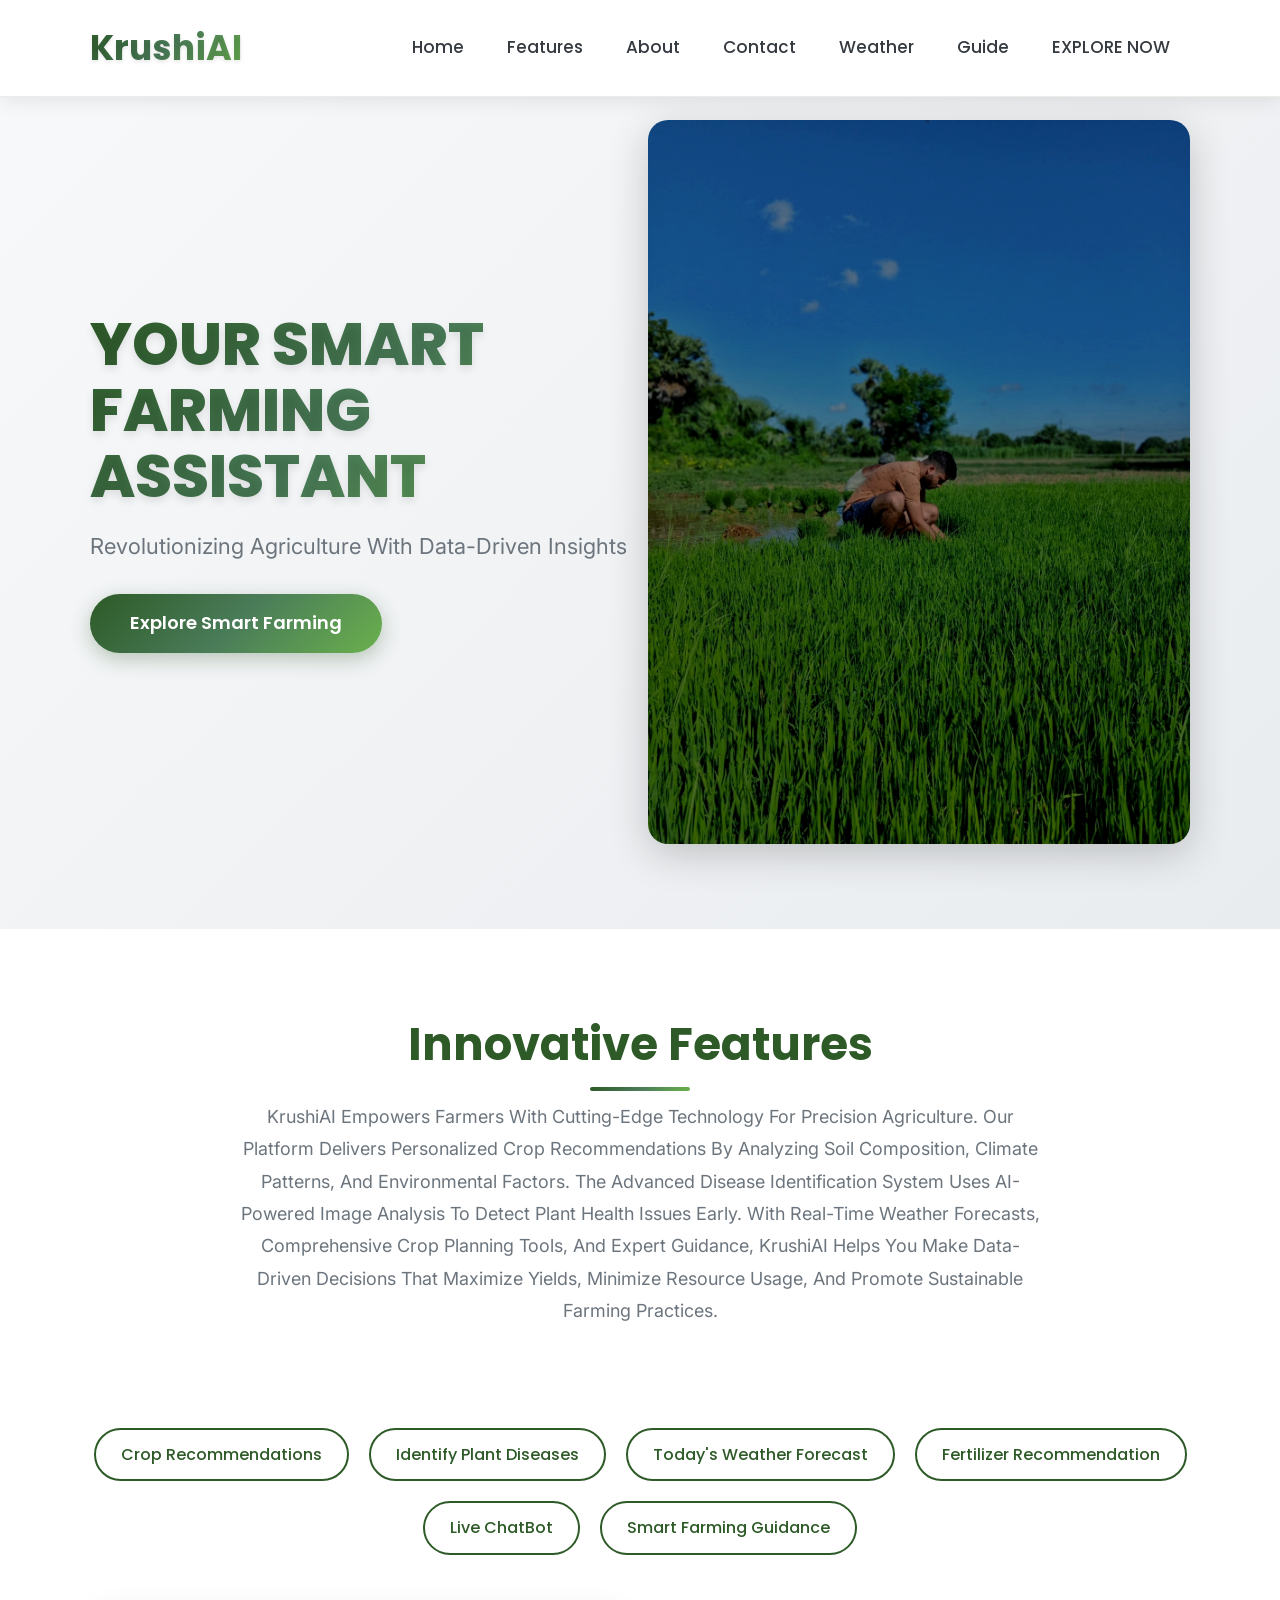
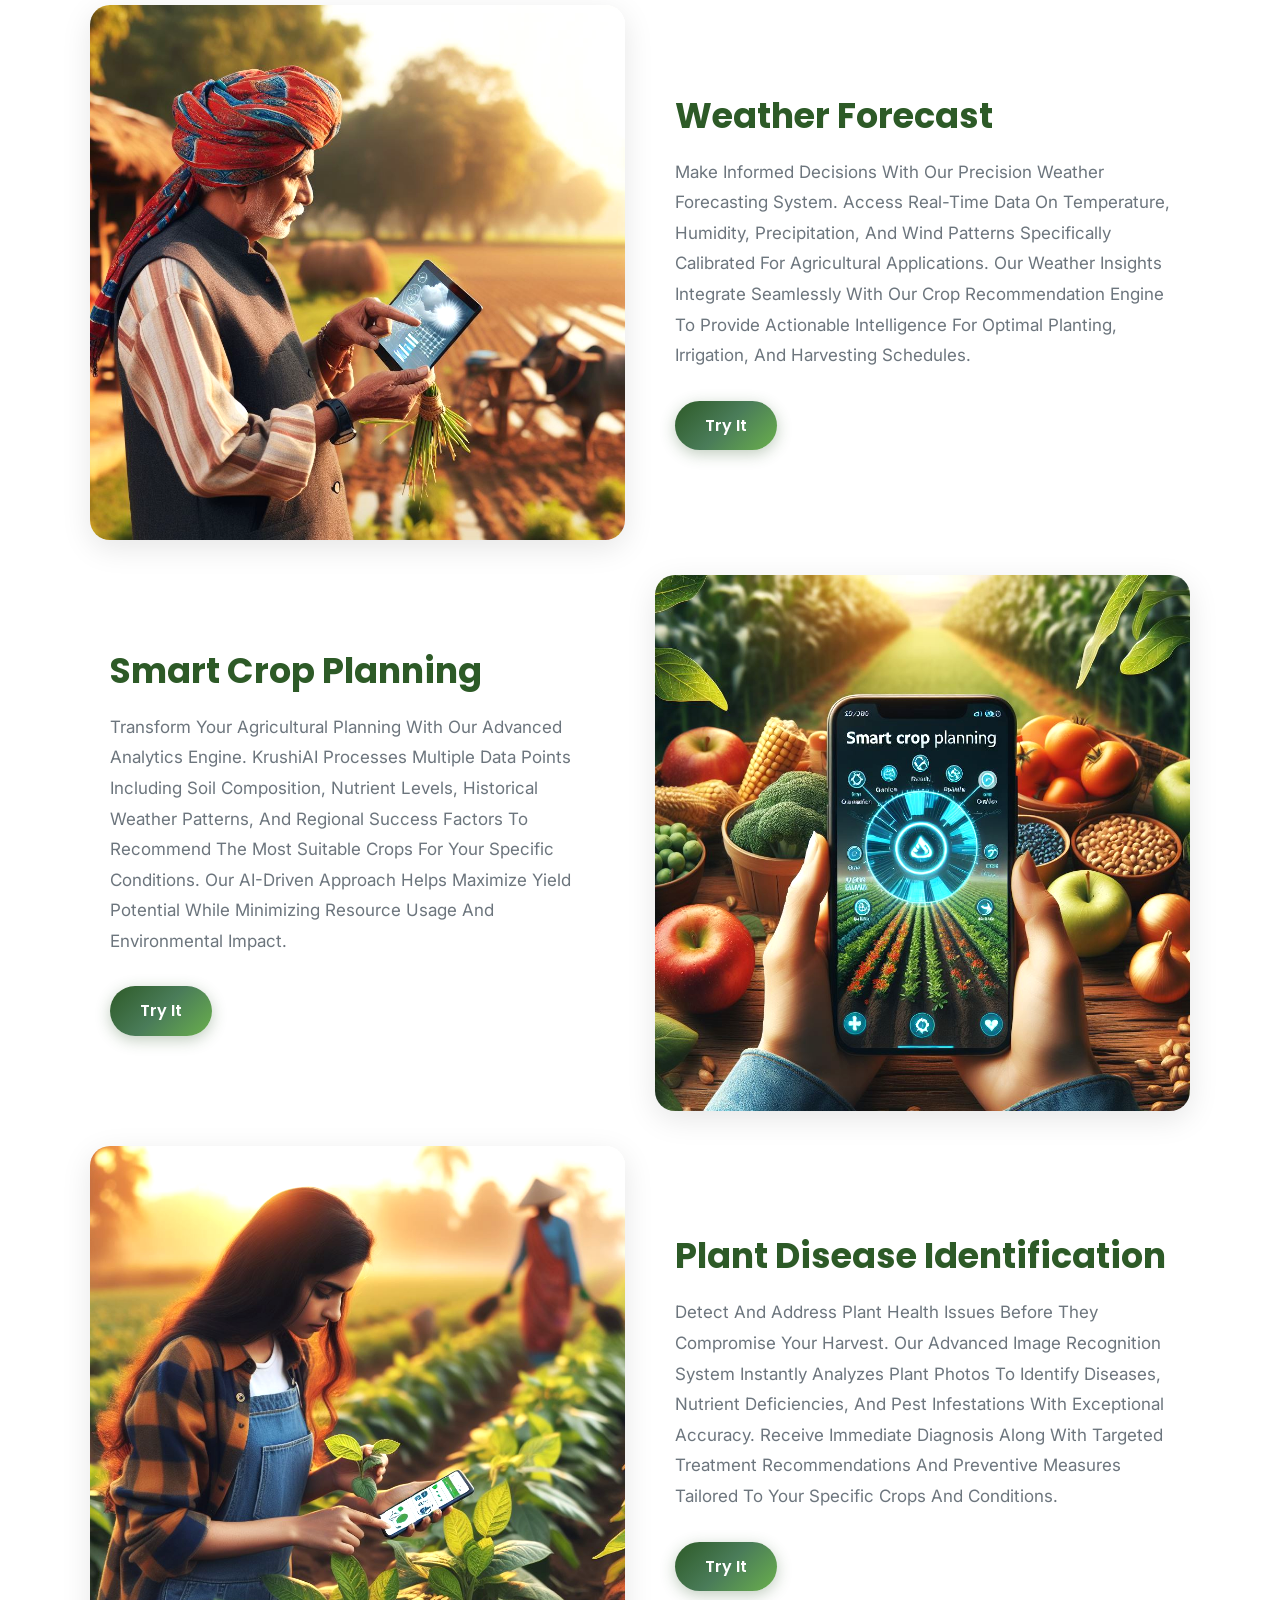
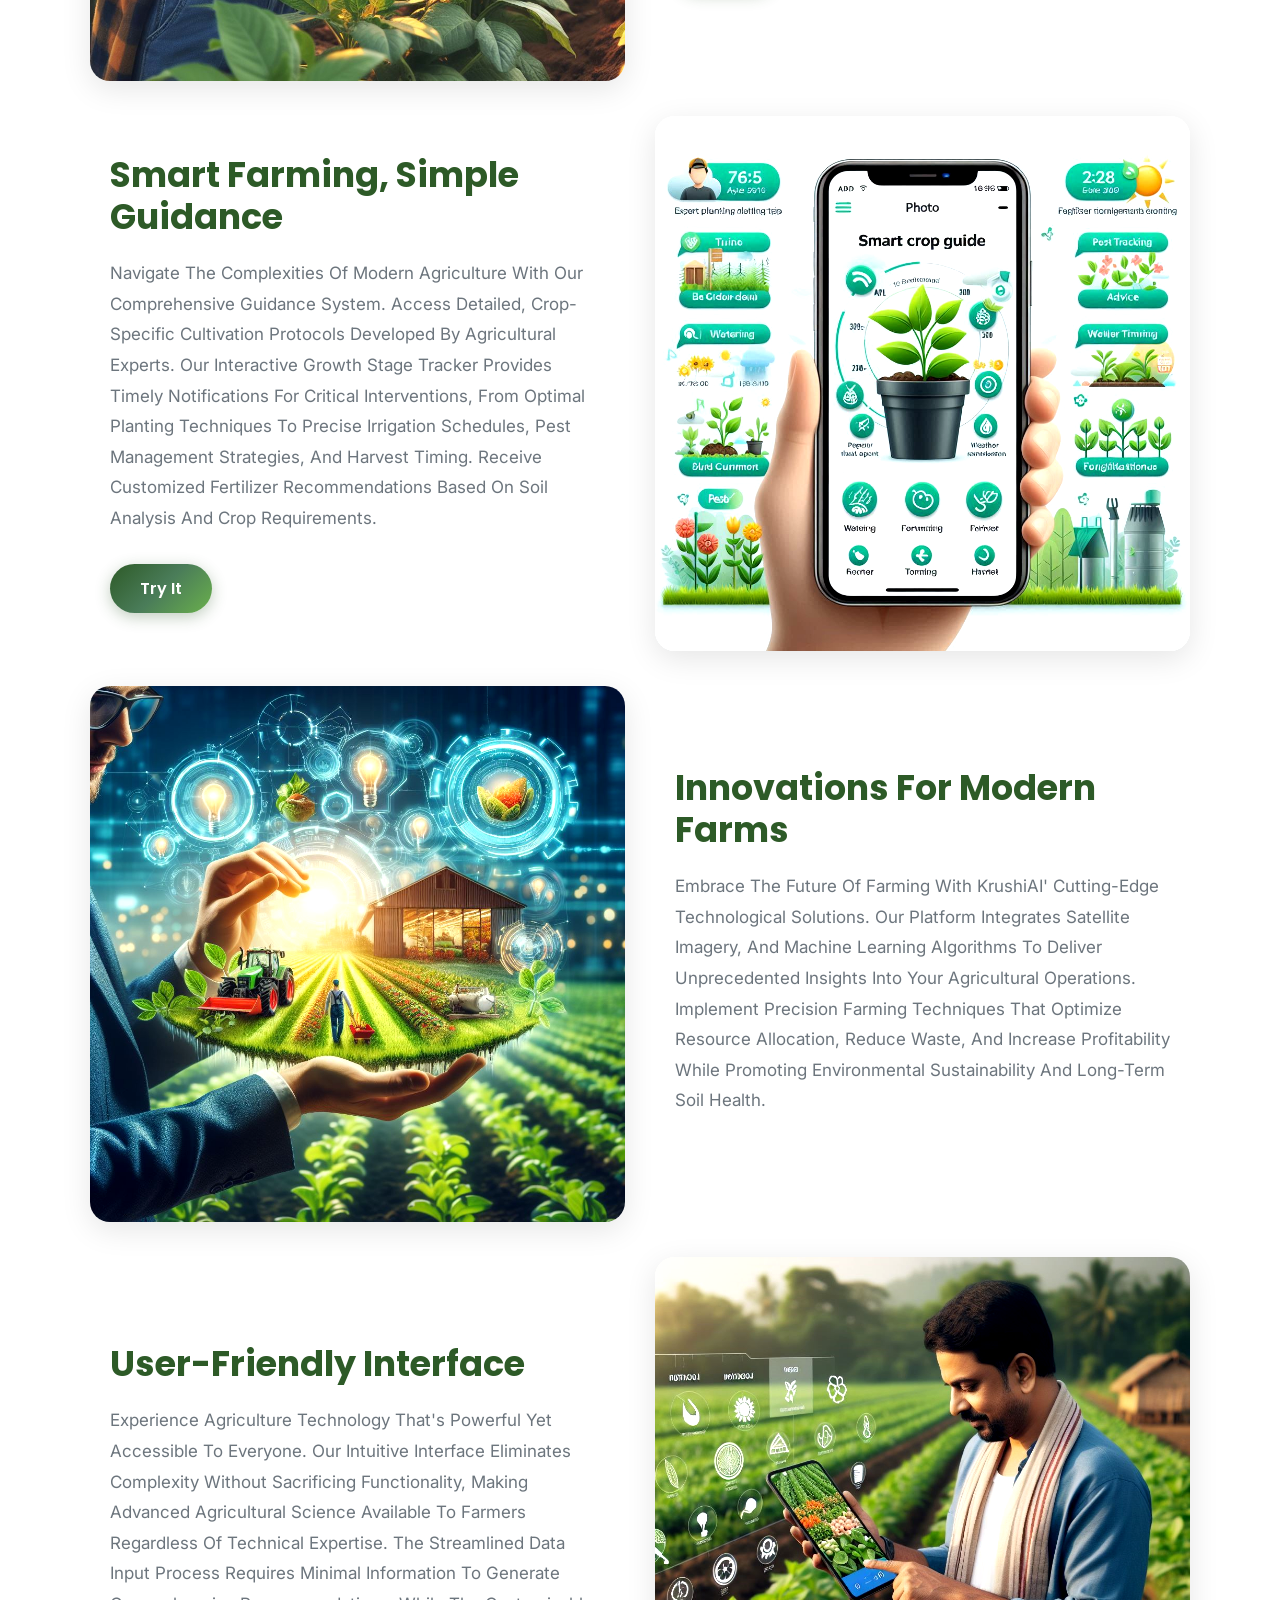
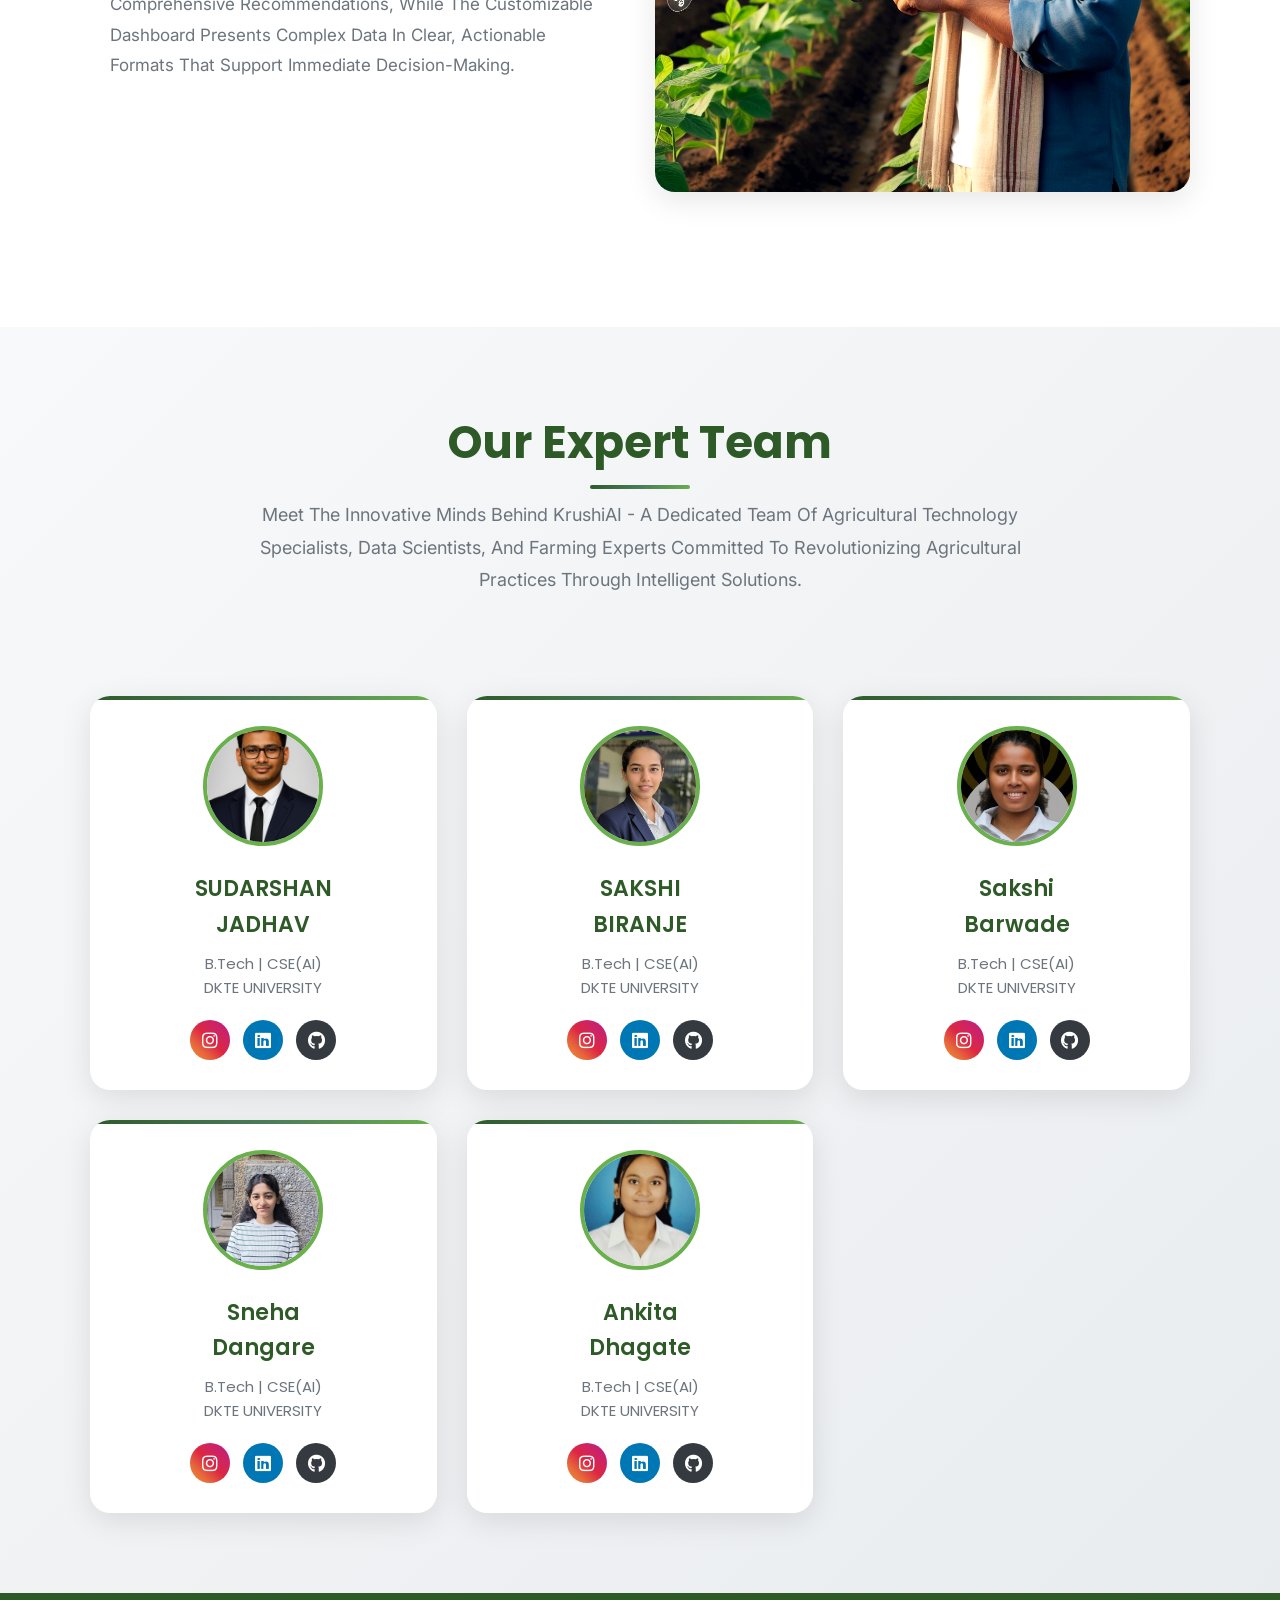
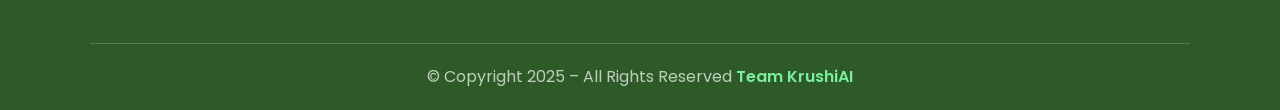
==== index.html @ f76bc77a "Added" ====
<!DOCTYPE html>
<html lang="en">
  <head>
    <meta charset="UTF-8" />
    <meta http-equiv="X-UA-Compatible" content="IE=edge" />
    <meta name="viewport" content="width=device-width, initial-scale=1.0" />
    <title>KrishiAI</title>
    <link rel="stylesheet" href="css/style.css" />
    <link
      rel="stylesheet"
      href="https://cdnjs.cloudflare.com/ajax/libs/font-awesome/5.15.4/css/all.min.css"
    />
  </head>

  <body>
    <!-- navbar sections starts  -->
    <header class="header">
      <div class="logo">
        <a href="/index.html"><h1>KrushiAI</h1></a>
      </div>

      <nav class="navbar">
        <a href="#home">Home</a>
        <a href="#features">Features</a>
        <a href="#about">About</a>
        <a href="/contact/index.html">Contact</a>
        <a href="../KrushiAI-Weather-Forecast/index.html">Weather</a>
        <a href="guide/index.html">Guide</a>
        <a href="explore/index.html" >EXPLORE NOW</a>
      </nav>

      <div class="fas fa-bars" id="menu-btn"></div>
    </header>
    <!-- navbar sections ends  -->

    <!-- home section stars  -->

    <section class="home" id="home">
      <div class="content">
        <h1>YOUR SMART FARMING ASSISTANT</h1>
        <p>Revolutionizing Agriculture with Data-Driven Insights</p>

        <a href="/explore/index.html" class="home-btn" target="_blank"
          >Explore Smart Farming</a
        >
      </div>

      <div class="image">
        <img class="image" src="images/amit-front2.jpg" alt="heading-image" />
      </div>
    </section>

    <!-- home section ends -->

    <!-- features sectin starts  -->

    <section class="features" id="features">
      <div class="heading">
        <h1>Innovative Features</h1>
        <p>
          KrushiAI empowers farmers with cutting-edge technology for precision agriculture. 
          Our platform delivers personalized crop recommendations by analyzing soil composition, 
          climate patterns, and environmental factors. The advanced disease identification system 
          uses AI-powered image analysis to detect plant health issues early. With real-time 
          weather forecasts, comprehensive crop planning tools, and expert guidance, 
          KrushiAI helps you make data-driven decisions that maximize yields, 
          minimize resource usage, and promote sustainable farming practices.
        </p>
      </div>

      <div class="button-container0">
        <a href="https://krushiai-crop-recommendation-system.streamlit.app/" class="buttonn"
          >Crop Recommendations</a
        >
        <a
          href="https://krushiai-disease-recognition-system.streamlit.app/"
          class="buttonn"
          >Identify Plant Diseases</a
        >
        <a href="KrushiAI-Weather-Forecast/index.html" class="buttonn"
          >Today's Weather Forecast</a
        >
        <a href="https://krushiai-fertilizer-recommendation-system.streamlit.app/" class="buttonn"
          >Fertilizer recommendation</a
        >
        <a href="KrushiAI-Chatbot/index.html" class="buttonn"
          >Live ChatBot</a
        >
        <a href="guide/index.html" class="buttonn">Smart Farming Guidance</a>
      </div>

      <div class="row">
        <!-- 0 Tab  -->
        <div class="image">
          <img
            src="images/weather.jpg"
            alt="crop-planning"
            class="rounded-corner-image"
          />
        </div>

        <div class="content">
          <h1>weather Forecast</h1>
          <p>
            Make informed decisions with our precision weather forecasting system. 
            Access real-time data on temperature, humidity, precipitation, and wind patterns 
            specifically calibrated for agricultural applications. Our weather insights 
            integrate seamlessly with our crop recommendation engine to provide 
            actionable intelligence for optimal planting, irrigation, and harvesting schedules.
          </p>
          <a href="/KrushiAI-Weather-Forecast/index.html" class="all-btn">Try it</a>
        </div>

        <!-- 0 Tab  -->

        <!-- 1 Tab  -->

        <div class="content">
          <h1>Smart Crop Planning</h1>
          <p>
            Transform your agricultural planning with our advanced analytics engine. 
            KrushiAI processes multiple data points including soil composition, nutrient levels, 
            historical weather patterns, and regional success factors to recommend the most 
            suitable crops for your specific conditions. Our AI-driven approach helps maximize 
            yield potential while minimizing resource usage and environmental impact.
          </p>
          <a href="https://krushiai-crop-recommendation-system.streamlit.app/" class="all-btn">Try it</a>
        </div>

        <div class="image">
          <img
            src="images/crop-planning.jpg"
            alt="crop-planning"
            class="rounded-corner-image"
          />
        </div>

        <!-- 1 Tab  -->

        <!-- 2 Tab  -->
        <div class="image">
          <img
            src="images/desease-dect.jpeg"
            alt="Disease-Detection"
            class="rounded-corner-image"
          />
        </div>

        <div class="content">
          <h1>Plant Disease Identification</h1>
          <p>
            Detect and address plant health issues before they compromise your harvest. 
            Our advanced image recognition system instantly analyzes plant photos to identify 
            diseases, nutrient deficiencies, and pest infestations with exceptional accuracy. 
            Receive immediate diagnosis along with targeted treatment recommendations and 
            preventive measures tailored to your specific crops and conditions.
          </p>
          <a href="https://krushiai-disease-recognition-system.streamlit.app/" class="all-btn">Try it</a>
        </div>

        <!-- 2 Tab  -->

        <!-- 3 Tab  -->

        <div class="content">
          <h1>Smart Farming, Simple Guidance</h1>
          <p>
            Navigate the complexities of modern agriculture with our comprehensive guidance system. 
            Access detailed, crop-specific cultivation protocols developed by agricultural experts. 
            Our interactive growth stage tracker provides timely notifications for critical interventions, 
            from optimal planting techniques to precise irrigation schedules, pest management strategies, 
            and harvest timing. Receive customized fertilizer recommendations based on soil analysis 
            and crop requirements.
          </p>

          <a href="/guide/index.html" class="all-btn">Try it</a>
        </div>

        <div class="image">
          <img
            src="images/guide.png"
            alt="ranked-recommendations"
            class="rounded-corner-image"
          />
        </div>

        <!-- 3 Tab  -->

        <!-- 4 Tab  -->

        <div class="image">
          <img
            src="images/modern-farm.jpg"
            alt="modern-farms"
            class="rounded-corner-image"
          />
        </div>

        <div class="content">
          <h1>Innovations for Modern Farms</h1>
          <p>
            Embrace the future of farming with KrushiAI' cutting-edge technological solutions. 
            Our platform integrates satellite imagery, and machine learning algorithms 
            to deliver unprecedented insights into your agricultural operations. Implement precision 
            farming techniques that optimize resource allocation, reduce waste, and increase profitability 
            while promoting environmental sustainability and long-term soil health.
          </p>
        
        </div>

        <!-- 4 Tab  -->

        <!-- 5 Tab  -->

        <div class="content">
          <h1>User-Friendly Interface</h1>
          <p>
            Experience agriculture technology that's powerful yet accessible to everyone. 
            Our intuitive interface eliminates complexity without sacrificing functionality, 
            making advanced agricultural science available to farmers regardless of technical expertise. 
            The streamlined data input process requires minimal information to generate comprehensive 
            recommendations, while the customizable dashboard presents complex data in clear, 
            actionable formats that support immediate decision-making.
          </p>
          
        </div>

        <div class="image">
          <img
            src="images/User-Friendly.jpeg"
            alt="user-friendly"
            class="rounded-corner-image"
          />
        </div>

        <!-- 5 Tab  -->
      </div>
    </section>

    <!-- features sectin ends -->

    <!-- about section starts  -->

    <section class="about" id="about">
      <div class="heading">
        <h1>Our Expert Team</h1>
        <p>Meet the innovative minds behind KrushiAI - a dedicated team of agricultural technology specialists, data scientists, and farming experts committed to revolutionizing agricultural practices through intelligent solutions.</p>
      </div>

      <div class="box-container">
        <div class="box">
          <img src="images/sudarshan.jpg" alt="member-1" />

          <h3>SUDARSHAN<br> JADHAV</h3>
          <p>
            B.Tech | CSE(AI) <br />
            DKTE UNIVERSITY
          </p>
          <a href="https://www.instagram.com/sudarshan.santaji.jadhav?igsh=eWgybmYzZWNobWs2" target="_blank">
            <i class="fab fa-instagram"></i>
          </a>
          <a href="http://linkedin.com/in/sudarshan-santaji-jadhav" target="_blank">
            <i class="fab fa-linkedin"></i>
          </a>
          <a href="https://github.com/SUDARSHANJADHAV2" target="_blank">
            <i class="fab fa-github"></i>
          </a>
        </div>

        <div class="box">
          <img src="images/sakshi.jpg" alt="member-2" />

          <h3>SAKSHI<br> BIRANJE</h3>
          <p>
            B.Tech | CSE(AI) <br />
            DKTE UNIVERSITY
          </p>
          <a
            href="https://www.instagram.com/sakshii_biranje?igsh=MTBzZjNqajY0bHcwOQ=="
            target="_blank"
          >
            <i class="fab fa-instagram"></i>
          </a>
          <a
            href="https://www.linkedin.com/in/sakshi-biranje"
            target="_blank"
          >
            <i class="fab fa-linkedin"></i>
          </a>
          <a href="https://github.com/SakshiBiranje" target="_blank">
            <i class="fab fa-github"></i>
          </a>
        </div>

        <div class="box">
          <img src="images/Barwade.jpg" alt="member-3" />
          <h3>Sakshi <br />Barwade</h3>
          <p>
            B.Tech | CSE(AI) <br />
            DKTE UNIVERSITY
          </p>
          <a
            href="https://www.instagram.com/sakshi_s_barwade?igsh=eGdsOWZ4YnZlMmU4"
            target="_blank"
          >
            <i class="fab fa-instagram"></i>
          </a>
          <a href="https://www.linkedin.com/in/amitkashyap2504" target="_blank">
            <i class="fab fa-linkedin"></i>
          </a>
          <a href="https://github.com/Snehadangare31" target="_blank">
            <i class="fab fa-github"></i>
          </a>
        </div>

        <!-- </div> -->

        <!-- <div class="box-container"> -->

        <div class="box">
          <img src="images/sneha.jpg" alt="member-4" />

          <h3>Sneha <br>Dangare</h3>
          <p>
            B.Tech | CSE(AI)<br />
            DKTE UNIVERSITY
          </p>
          <a
            href="https://www.instagram.com/sneha_dangare19?igsh=MTBnbnNyMXJ1ZTgzdw=="
            target="_blank"
          >
            <i class="fab fa-instagram"></i>
          </a>
          <a
            href="https://www.linkedin.com/in/jaya-vashistha9?utm_source=share&utm_campaign=share_via&utm_content=profile&utm_medium=android_app"
            target="_blank"
          >
            <i class="fab fa-linkedin"></i>
          </a>
          <a href="https://github.com/Snehadangare31" target="_blank">
            <i class="fab fa-github"></i>
          </a>
        </div>

        <div class="box">
          <img src="images/ankita.jpg" alt="member-5" />
          <h3>Ankita <br>Dhagate</h3>
          <p>
            B.Tech | CSE(AI) <br />
            DKTE UNIVERSITY
          </p>
          <a
            href="https://www.instagram.com/anks._.1525?igsh=MWM2ODBrdnpiZDkyZg==="
            target="_blank"
          >
            <i class="fab fa-instagram"></i>
          </a>
          <a
            href="https://www.linkedin.com/in/aditya-choudhary-03644a23b?utm_source=share&utm_campaign=share_via&utm_content=profile&utm_medium=android_app"
            target="_blank"
          >
            <i class="fab fa-linkedin"></i>
          </a>
          <a href="http://github.com/AnkitaDhagate" target="_blank">
            <i class="fab fa-github"></i>
          </a>
        </div>


      </div>
    </section>

    <!-- about section ends -->
    <!-- about section ends -->

    <!-- footer section starts  -->

    <section class="footer" id="footer">      
      <div class="credit">
        © Copyright 2025 – All Rights Reserved
        <a href="#home" target="_blank"><span>Team KrushiAI</span></a>
      </div>
    </section>

    <!-- footer section ends -->
      <script src="script.js"></script>
    </chat>

    <!--Chat-bot-->

    <script src="js/main.js"></script>
  </body>
</html>
---- css/style.css ----
/* Import Google Fonts */
@import url('https://fonts.googleapis.com/css2?family=Poppins:wght@100;300;400;500;600;700;800;900&display=swap');
@import url('https://fonts.googleapis.com/css2?family=Inter:wght@300;400;500;600;700&display=swap');

/* CSS Variables for consistent theming */
:root {
  --primary-green: #2d5a27;
  --secondary-green: #4a7c59;
  --accent-green: #6ab04c;
  --light-green: #7bed9f;
  --dark-green: #1e3a1a;
  --earth-brown: #8b4513;
  --warm-yellow: #f39c12;
  --sky-blue: #3498db;
  --white: #ffffff;
  --light-gray: #f8f9fa;
  --medium-gray: #6c757d;
  --dark-gray: #343a40;
  --shadow: rgba(0, 0, 0, 0.1);
  --shadow-dark: rgba(0, 0, 0, 0.2);
  --gradient-green: linear-gradient(135deg, #2d5a27, #4a7c59, #6ab04c);
  --gradient-earth: linear-gradient(135deg, #8b4513, #a0522d, #cd853f);
}

/* Global Styles */
* {
  font-family: 'Poppins', sans-serif;
  margin: 0;
  padding: 0;
  box-sizing: border-box;
  outline: none;
  border: none;
  text-decoration: none;
  text-transform: capitalize;
  transition: all 0.3s cubic-bezier(0.4, 0, 0.2, 1);
}

*::selection {
  background: var(--accent-green);
  color: var(--white);
}

html {
  font-size: 62.5%;
  overflow-x: hidden;
  scroll-padding-top: 9rem;
  scroll-behavior: smooth;
}

body {
  background: var(--white);
  line-height: 1.6;
  color: var(--dark-gray);
}

/* Scrollbar Styling */
::-webkit-scrollbar {
  width: 10px;
}

::-webkit-scrollbar-track {
  background: var(--light-gray);
}

::-webkit-scrollbar-thumb {
  background: var(--gradient-green);
  border-radius: 50px;
}

::-webkit-scrollbar-thumb:hover {
  background: var(--dark-green);
}

/* Header Styles */
.header {
  position: fixed;
  top: 0;
  left: 0;
  right: 0;
  z-index: 1000;
  display: flex;
  align-items: center;
  justify-content: space-between;
  padding: 2rem 7%;
  background: rgba(255, 255, 255, 0.95);
  backdrop-filter: blur(10px);
  border-bottom: 1px solid rgba(45, 90, 39, 0.1);
  box-shadow: 0 2px 20px var(--shadow);
}

.header.active {
  background: var(--white);
  box-shadow: 0 2px 30px var(--shadow-dark);
}

.header .logo h1 {
  font-size: 3.5rem;
  color: var(--primary-green);
  font-weight: 700;
  background: var(--gradient-green);
  -webkit-background-clip: text;
  background-clip: text;
  -webkit-text-fill-color: transparent;
  text-shadow: 0 2px 4px var(--shadow);
}

.header .navbar a {
  font-size: 1.7rem;
  margin: 0 1rem;
  color: var(--dark-gray);
  font-weight: 500;
  position: relative;
  padding: 0.5rem 1rem;
}

.header .navbar a:hover {
  color: var(--primary-green);
}

.header .navbar a::before {
  content: '';
  position: absolute;
  bottom: 0;
  left: 50%;
  width: 0;
  height: 3px;
  background: var(--gradient-green);
  transform: translateX(-50%);
  transition: width 0.3s ease;
}

.header .navbar a:hover::before {
  width: 100%;
}

.header .navbar .btn {
  background: var(--gradient-green);
  color: var(--white);
  padding: 1rem 2.5rem;
  border-radius: 50px;
  font-weight: 600;
  margin-left: 1rem;
  box-shadow: 0 4px 15px rgba(45, 90, 39, 0.3);
}

.header .navbar .btn:hover {
  transform: translateY(-2px);
  box-shadow: 0 6px 20px rgba(45, 90, 39, 0.4);
}

#menu-btn {
  font-size: 2.5rem;
  cursor: pointer;
  color: var(--primary-green);
  display: none;
}

/* Home Section */
.home {
  display: flex;
  align-items: center;
  flex-wrap: wrap;
  gap: 1.5rem;
  padding: 12rem 7% 8rem;
  min-height: 100vh;
  background: linear-gradient(135deg, #f8f9fa 0%, #e9ecef 100%);
  position: relative;
  overflow: hidden;
}

.home::before {
  content: '';
  position: absolute;
  top: 0;
  left: 0;
  right: 0;
  bottom: 0;
  background: url('data:image/svg+xml,<svg xmlns="http://www.w3.org/2000/svg" viewBox="0 0 1000 1000"><defs><pattern id="grain" width="100" height="100" patternUnits="userSpaceOnUse"><circle cx="50" cy="50" r="1" fill="%23acc83c" opacity="0.1"/></pattern></defs><rect width="100%" height="100%" fill="url(%23grain)"/></svg>');
  opacity: 0.3;
  pointer-events: none;
}

.home .content {
  flex: 1 1 45rem;
  z-index: 2;
}

.home .content h1 {
  font-size: 6rem;
  color: var(--primary-green);
  font-weight: 800;
  line-height: 1.1;
  margin-bottom: 2rem;
  background: var(--gradient-green);
  -webkit-background-clip: text;
  background-clip: text;
  -webkit-text-fill-color: transparent;
  text-shadow: 0 4px 8px var(--shadow);
}

.home .content p {
  font-size: 2.2rem;
  color: var(--medium-gray);
  font-weight: 400;
  line-height: 1.6;
  margin-bottom: 3rem;
  font-family: 'Inter', sans-serif;
}

.home-btn {
  display: inline-block;
  padding: 1.5rem 4rem;
  font-size: 1.8rem;
  color: var(--white);
  background: var(--gradient-green);
  border-radius: 50px;
  font-weight: 600;
  box-shadow: 0 6px 20px rgba(45, 90, 39, 0.3);
  position: relative;
  overflow: hidden;
}

.home-btn::before {
  content: '';
  position: absolute;
  top: 0;
  left: -100%;
  width: 100%;
  height: 100%;
  background: linear-gradient(90deg, transparent, rgba(255, 255, 255, 0.3), transparent);
  transition: left 0.5s ease;
}

.home-btn:hover::before {
  left: 100%;
}

.home-btn:hover {
  transform: translateY(-3px);
  box-shadow: 0 10px 30px rgba(45, 90, 39, 0.4);
}

.home .image {
  flex: 1 1 45rem;
  z-index: 2;
}

.home .image img {
  width: 100%;
  height: auto;
  border-radius: 20px;
  box-shadow: 0 10px 40px var(--shadow-dark);
  filter: brightness(1.1) contrast(1.05);
}

/* Features Section */
.features {
  padding: 8rem 7%;
  background: var(--white);
}

.heading {
  text-align: center;
  padding-bottom: 5rem;
}

.heading h1 {
  font-size: 4.5rem;
  color: var(--primary-green);
  font-weight: 700;
  margin-bottom: 2rem;
  position: relative;
}

.heading h1::after {
  content: '';
  position: absolute;
  bottom: -1rem;
  left: 50%;
  transform: translateX(-50%);
  width: 10rem;
  height: 4px;
  background: var(--gradient-green);
  border-radius: 2px;
}

.heading p {
  font-size: 1.8rem;
  color: var(--medium-gray);
  line-height: 1.8;
  max-width: 80rem;
  margin: 0 auto;
  font-family: 'Inter', sans-serif;
}

/* Button Container */
.button-container0 {
  display: flex;
  justify-content: center;
  flex-wrap: wrap;
  gap: 2rem;
  margin: 5rem 0;
}

.buttonn {
  padding: 1.2rem 2.5rem;
  font-size: 1.6rem;
  color: var(--primary-green);
  background: var(--white);
  border: 2px solid var(--primary-green);
  border-radius: 50px;
  font-weight: 500;
  cursor: pointer;
  transition: all 0.3s ease;
  position: relative;
  overflow: hidden;
}

.buttonn::before {
  content: '';
  position: absolute;
  top: 0;
  left: -100%;
  width: 100%;
  height: 100%;
  background: var(--gradient-green);
  transition: left 0.3s ease;
  z-index: -1;
}

.buttonn:hover::before,
.buttonn.active::before {
  left: 0;
}

.buttonn:hover,
.buttonn.active {
  color: var(--white);
  transform: translateY(-2px);
  box-shadow: 0 5px 15px rgba(45, 90, 39, 0.3);
}

/* Features Row */
.features .row {
  display: flex;
  align-items: center;
  flex-wrap: wrap;
  gap: 3rem;
  margin: 5rem 0;
}

.features .row .image {
  flex: 1 1 45rem;
}

.features .row .image img {
  width: 100%;
  height: auto;
  border-radius: 15px;
  box-shadow: 0 8px 30px var(--shadow);
  transition: transform 0.3s ease;
}

.features .row .image img:hover {
  transform: scale(1.02);
}

.rounded-corner-image {
  border-radius: 20px !important;
  object-fit: cover;
  filter: brightness(1.05) contrast(1.1);
}

.features .row .content {
  flex: 1 1 45rem;
  padding: 2rem;
}

.features .row .content h1 {
  font-size: 3.5rem;
  color: var(--primary-green);
  font-weight: 700;
  margin-bottom: 2rem;
  line-height: 1.2;
}

.features .row .content p {
  font-size: 1.7rem;
  color: var(--medium-gray);
  line-height: 1.8;
  margin-bottom: 3rem;
  font-family: 'Inter', sans-serif;
}

.all-btn {
  display: inline-block;
  padding: 1.2rem 3rem;
  font-size: 1.6rem;
  color: var(--white);
  background: var(--gradient-green);
  border-radius: 50px;
  font-weight: 600;
  box-shadow: 0 4px 15px rgba(45, 90, 39, 0.3);
  position: relative;
  overflow: hidden;
}

.all-btn:hover {
  transform: translateY(-2px);
  box-shadow: 0 6px 20px rgba(45, 90, 39, 0.4);
}

/* About Section */
.about {
  padding: 8rem 7%;
  background: linear-gradient(135deg, #f8f9fa 0%, #e9ecef 100%);
}

.about .box-container {
  display: grid;
  grid-template-columns: repeat(auto-fit, minmax(30rem, 1fr));
  gap: 3rem;
  margin-top: 5rem;
}

.about .box {
  background: var(--white);
  border-radius: 20px;
  padding: 3rem;
  text-align: center;
  box-shadow: 0 8px 30px var(--shadow);
  transition: transform 0.3s ease, box-shadow 0.3s ease;
  position: relative;
  overflow: hidden;
}

.about .box::before {
  content: '';
  position: absolute;
  top: 0;
  left: 0;
  width: 100%;
  height: 4px;
  background: var(--gradient-green);
}

.about .box:hover {
  transform: translateY(-10px);
  box-shadow: 0 15px 40px var(--shadow-dark);
}

.about .box img {
  width: 12rem;
  height: 12rem;
  border-radius: 50%;
  object-fit: cover;
  margin-bottom: 2rem;
  border: 4px solid var(--accent-green);
  transition: transform 0.3s ease;
}

.about .box:hover img {
  transform: scale(1.1);
}

.about .box h3 {
  font-size: 2.2rem;
  color: var(--primary-green);
  font-weight: 600;
  margin-bottom: 1rem;
}

.about .box p {
  font-size: 1.5rem;
  color: var(--medium-gray);
  margin-bottom: 2rem;
  line-height: 1.6;
}

.about .box a {
  display: inline-block;
  margin: 0 0.5rem;
}

.about .box a i {
  display: inline-block;
  width: 4rem;
  height: 4rem;
  line-height: 4rem;
  border-radius: 50%;
  color: var(--white);
  font-size: 1.8rem;
  transition: transform 0.3s ease, box-shadow 0.3s ease;
}

.about .box a i.fa-instagram {
  background: linear-gradient(45deg, #f09433, #e6683c, #dc2743, #cc2366, #bc1888);
}

.about .box a i.fa-linkedin,
.about .box a i.fa-linkedin-in {
  background: #0077b5;
}

.about .box a i.fa-github {
  background: var(--dark-gray);
}

.about .box a:hover i {
  transform: translateY(-3px);
  box-shadow: 0 5px 15px rgba(0, 0, 0, 0.3);
}

/* Footer Section */
.footer {
  background: var(--primary-green);
  padding: 5rem 7% 2rem;
  color: var(--white);
}

.footer .box-container {
  display: grid;
  grid-template-columns: repeat(auto-fit, minmax(25rem, 1fr));
  gap: 3rem;
  margin-bottom: 3rem;
}

.footer .box h3 {
  font-size: 2.2rem;
  font-weight: 600;
  margin-bottom: 2rem;
  color: var(--light-green);
}

.footer .box a {
  display: block;
  font-size: 1.6rem;
  color: rgba(255, 255, 255, 0.8);
  margin: 1rem 0;
  transition: all 0.3s ease;
  padding: 0.5rem 0;
}

.footer .box a:hover {
  color: var(--light-green);
  padding-left: 2rem;
}

.footer .box a i {
  margin-right: 1rem;
  color: var(--light-green);
}

.footer .social-links {
  text-align: center;
  margin: 3rem 0;
  padding: 2rem 0;
  border-top: 1px solid rgba(255, 255, 255, 0.2);
}

.footer .social-links a {
  display: inline-block;
  width: 5rem;
  height: 5rem;
  line-height: 5rem;
  border-radius: 50%;
  color: var(--white);
  font-size: 2rem;
  margin: 0 1rem;
  background: rgba(255, 255, 255, 0.1);
  transition: all 0.3s ease;
}

.footer .social-links a:hover {
  background: var(--light-green);
  transform: translateY(-3px);
  box-shadow: 0 5px 15px rgba(0, 0, 0, 0.3);
}

.footer .credit {
  text-align: center;
  font-size: 1.6rem;
  color: rgba(255, 255, 255, 0.7);
  padding-top: 2rem;
  border-top: 1px solid rgba(255, 255, 255, 0.2);
}

.footer .credit span {
  color: var(--light-green);
  font-weight: 600;
}

/* Responsive Design */
@media (max-width: 991px) {
  html {
    font-size: 55%;
  }

  .header {
    padding: 2rem;
  }

  section {
    padding: 5rem 2rem;
  }
}

@media (max-width: 768px) {
  #menu-btn {
    display: initial;
  }

  .header .navbar {
    position: absolute;
    top: 115%;
    right: 2rem;
    border-radius: 1rem;
    box-shadow: 0 1rem 3rem var(--shadow-dark);
    width: 30rem;
    border: 1px solid rgba(0, 0, 0, 0.1);
    background: var(--white);
    transform: scale(0);
    opacity: 0;
    transform-origin: top right;
    transition: all 0.3s ease;
  }

  .header .navbar.active {
    transform: scale(1);
    opacity: 1;
  }

  .header .navbar a {
    font-size: 2rem;
    display: block;
    margin: 2.5rem;
  }

  .header .navbar .btn {
    margin-left: 2.5rem;
  }

  .home .content h1 {
    font-size: 4.5rem;
  }

  .home .content p {
    font-size: 2rem;
  }

  .heading h1 {
    font-size: 3.5rem;
  }

  .features .row .content h1 {
    font-size: 2.8rem;
  }

  .button-container0 {
    flex-direction: column;
    align-items: center;
  }

  .buttonn {
    width: 90%;
    text-align: center;
  }
}

@media (max-width: 450px) {
  html {
    font-size: 50%;
  }

  .home .content h1 {
    font-size: 4rem;
  }

  .about .box-container {
    grid-template-columns: 1fr;
  }

  .footer .box-container {
    grid-template-columns: 1fr;
  }
}

/* Animation Classes */
@keyframes fadeInUp {
  from {
    opacity: 0;
    transform: translateY(30px);
  }
  to {
    opacity: 1;
    transform: translateY(0);
  }
}

@keyframes fadeInLeft {
  from {
    opacity: 0;
    transform: translateX(-30px);
  }
  to {
    opacity: 1;
    transform: translateX(0);
  }
}

@keyframes fadeInRight {
  from {
    opacity: 0;
    transform: translateX(30px);
  }
  to {
    opacity: 1;
    transform: translateX(0);
  }
}

.animate-on-scroll {
  opacity: 0;
  animation: fadeInUp 0.8s ease forwards;
}

/* Loading Animation */
.loading {
  position: relative;
  overflow: hidden;
}

.loading::after {
  content: '';
  position: absolute;
  top: 0;
  left: -100%;
  width: 100%;
  height: 100%;
  background: linear-gradient(90deg, transparent, rgba(255, 255, 255, 0.4), transparent);
  animation: loading 1.5s infinite;
}

@keyframes loading {
  0% { left: -100%; }
  100% { left: 100%; }
}

/* Utility Classes */
.text-center { text-align: center; }
.text-left { text-align: left; }
.text-right { text-align: right; }

.mt-1 { margin-top: 1rem; }
.mt-2 { margin-top: 2rem; }
.mt-3 { margin-top: 3rem; }

.mb-1 { margin-bottom: 1rem; }
.mb-2 { margin-bottom: 2rem; }
.mb-3 { margin-bottom: 3rem; }

.p-1 { padding: 1rem; }
.p-2 { padding: 2rem; }
.p-3 { padding: 3rem; }

/* Print Styles */
@media print {
  * {
    box-shadow: none !important;
    text-shadow: none !important;
  }
  
  .header,
  .footer {
    display: none;
  }
  
  body {
    font-size: 12pt;
    line-height: 1.5;
  }
}
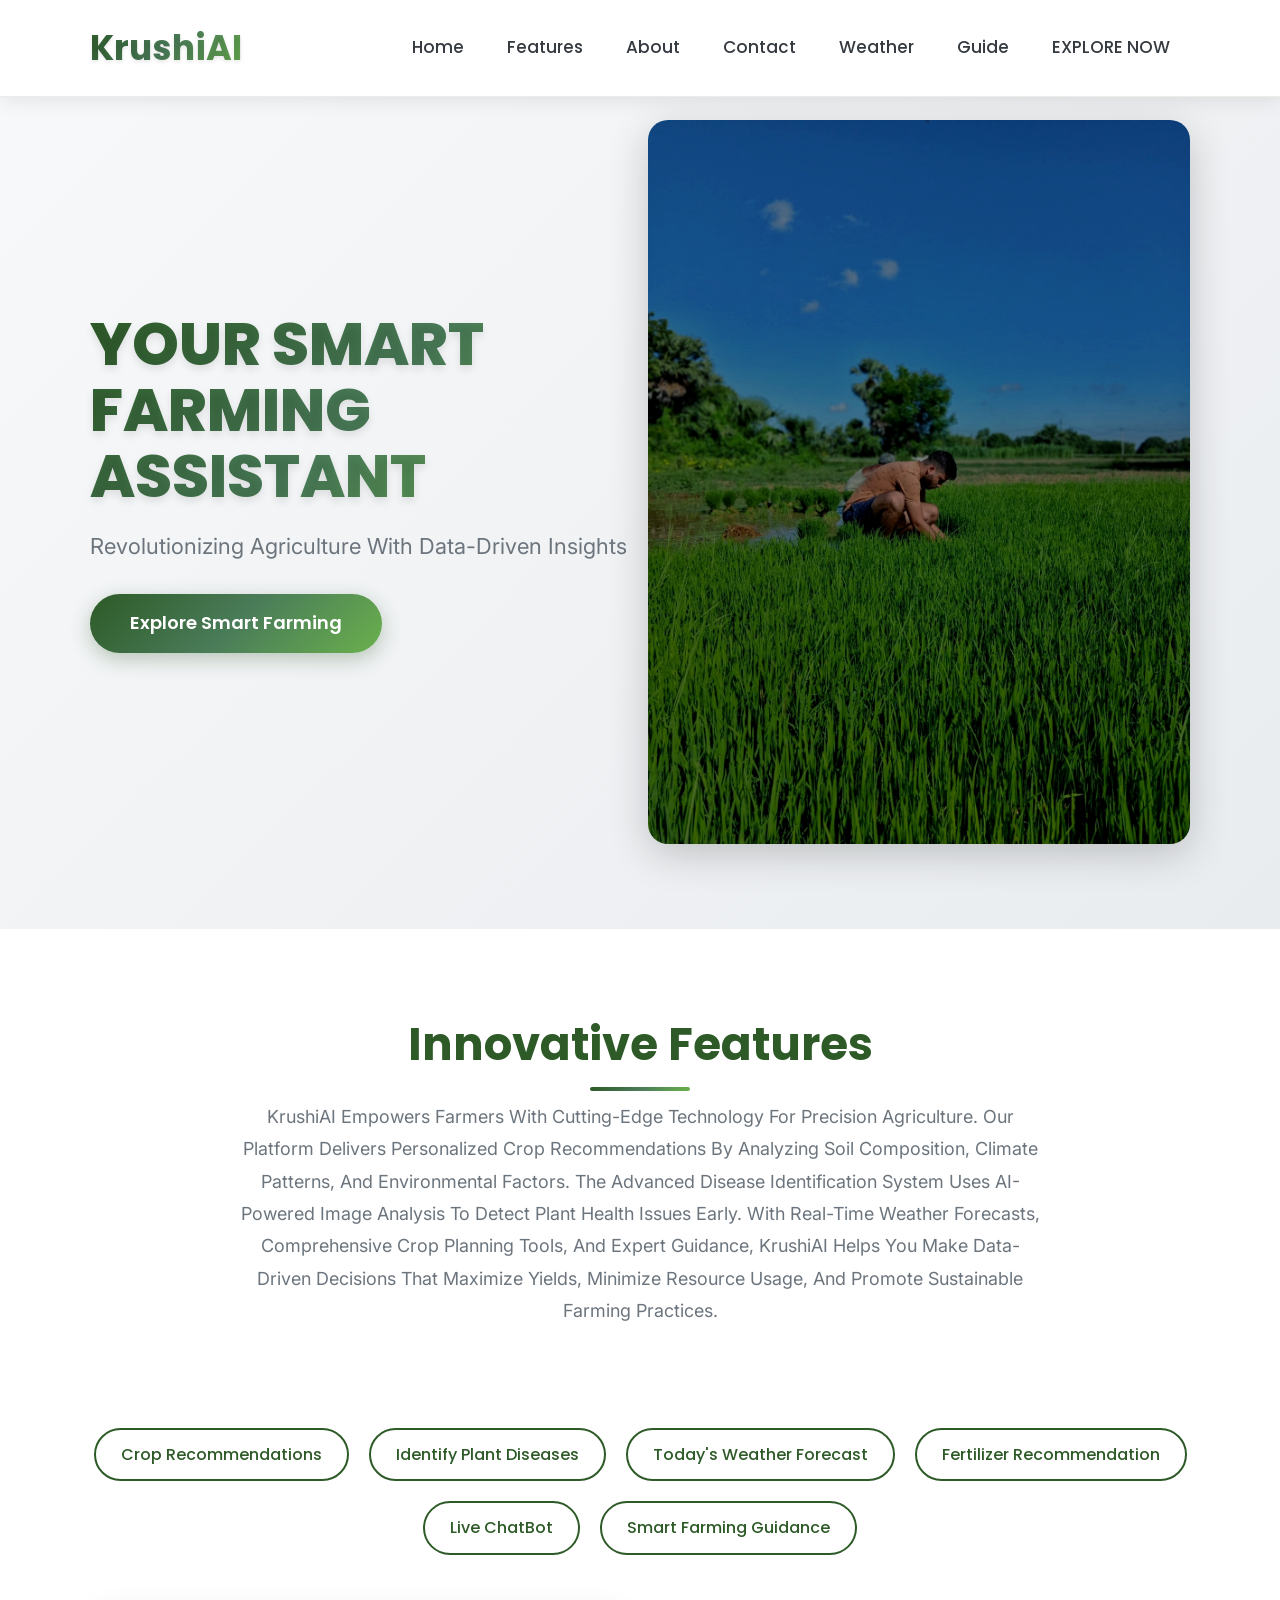
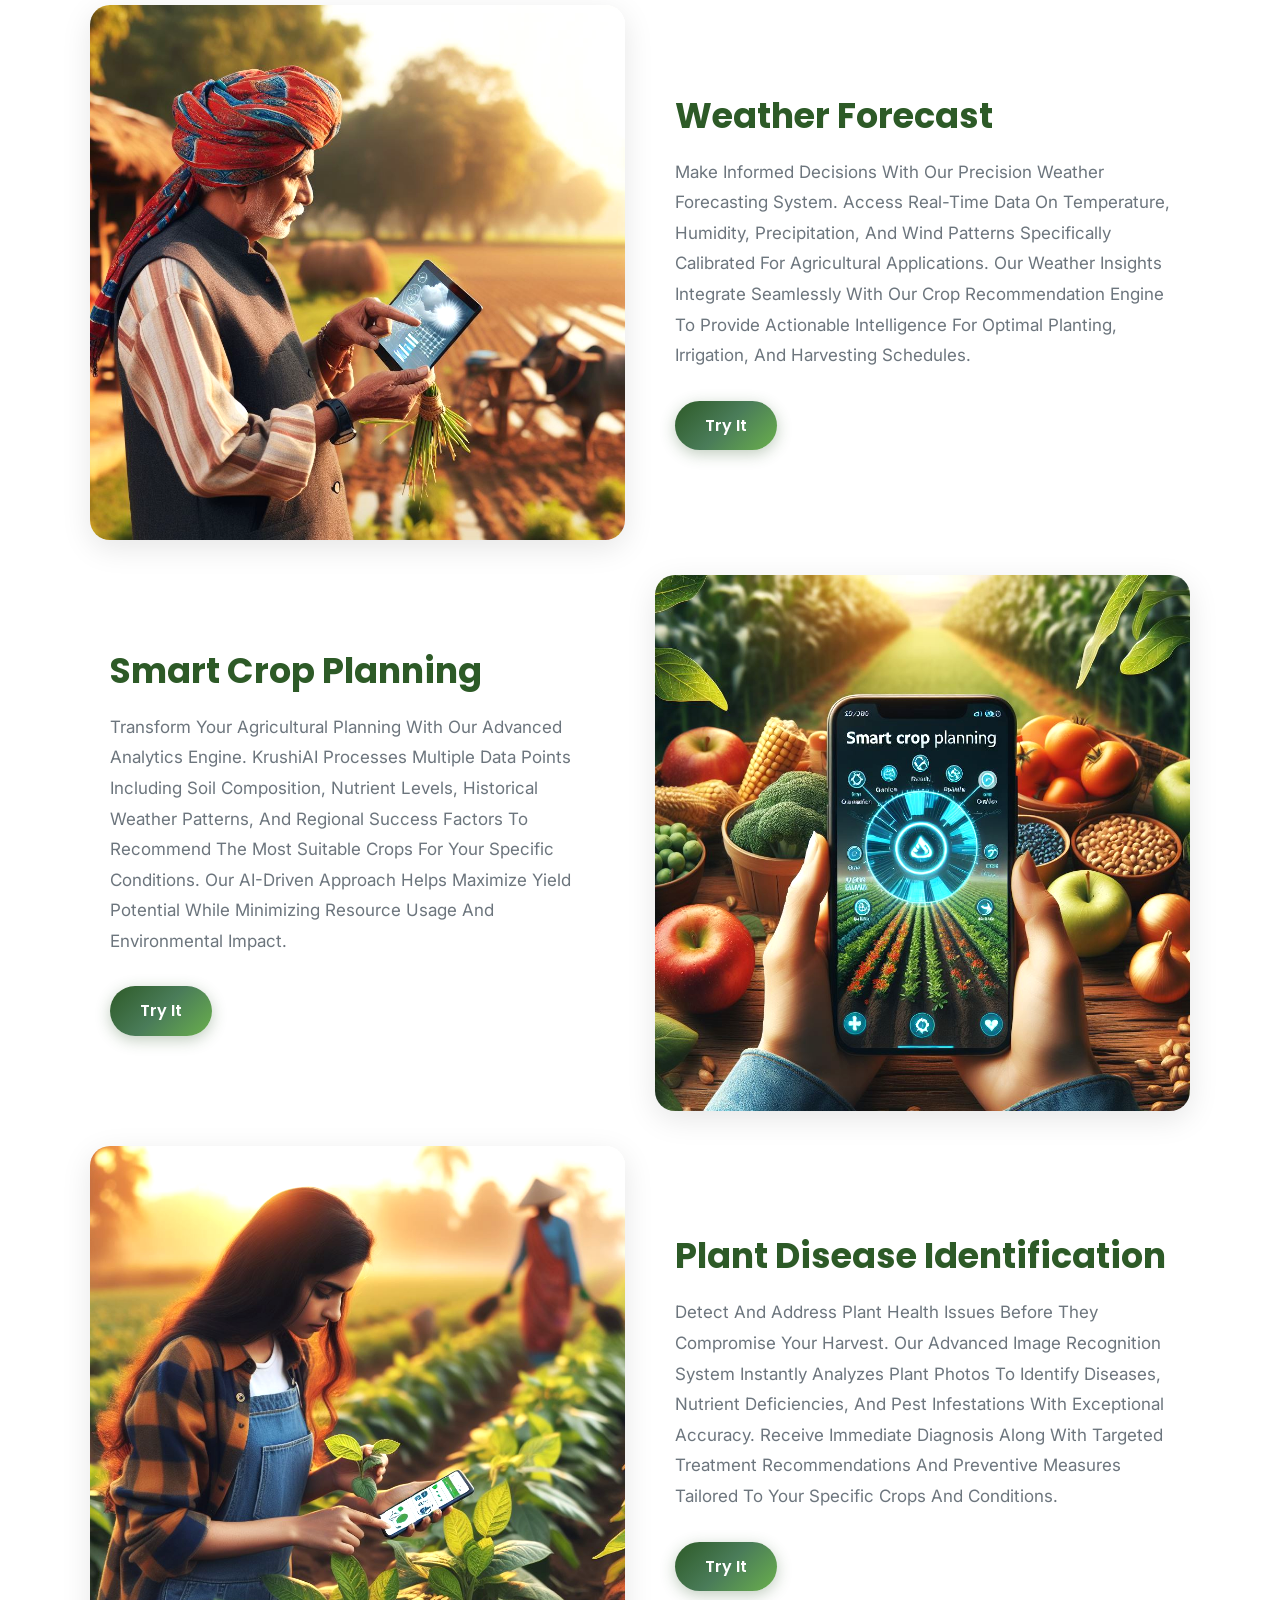
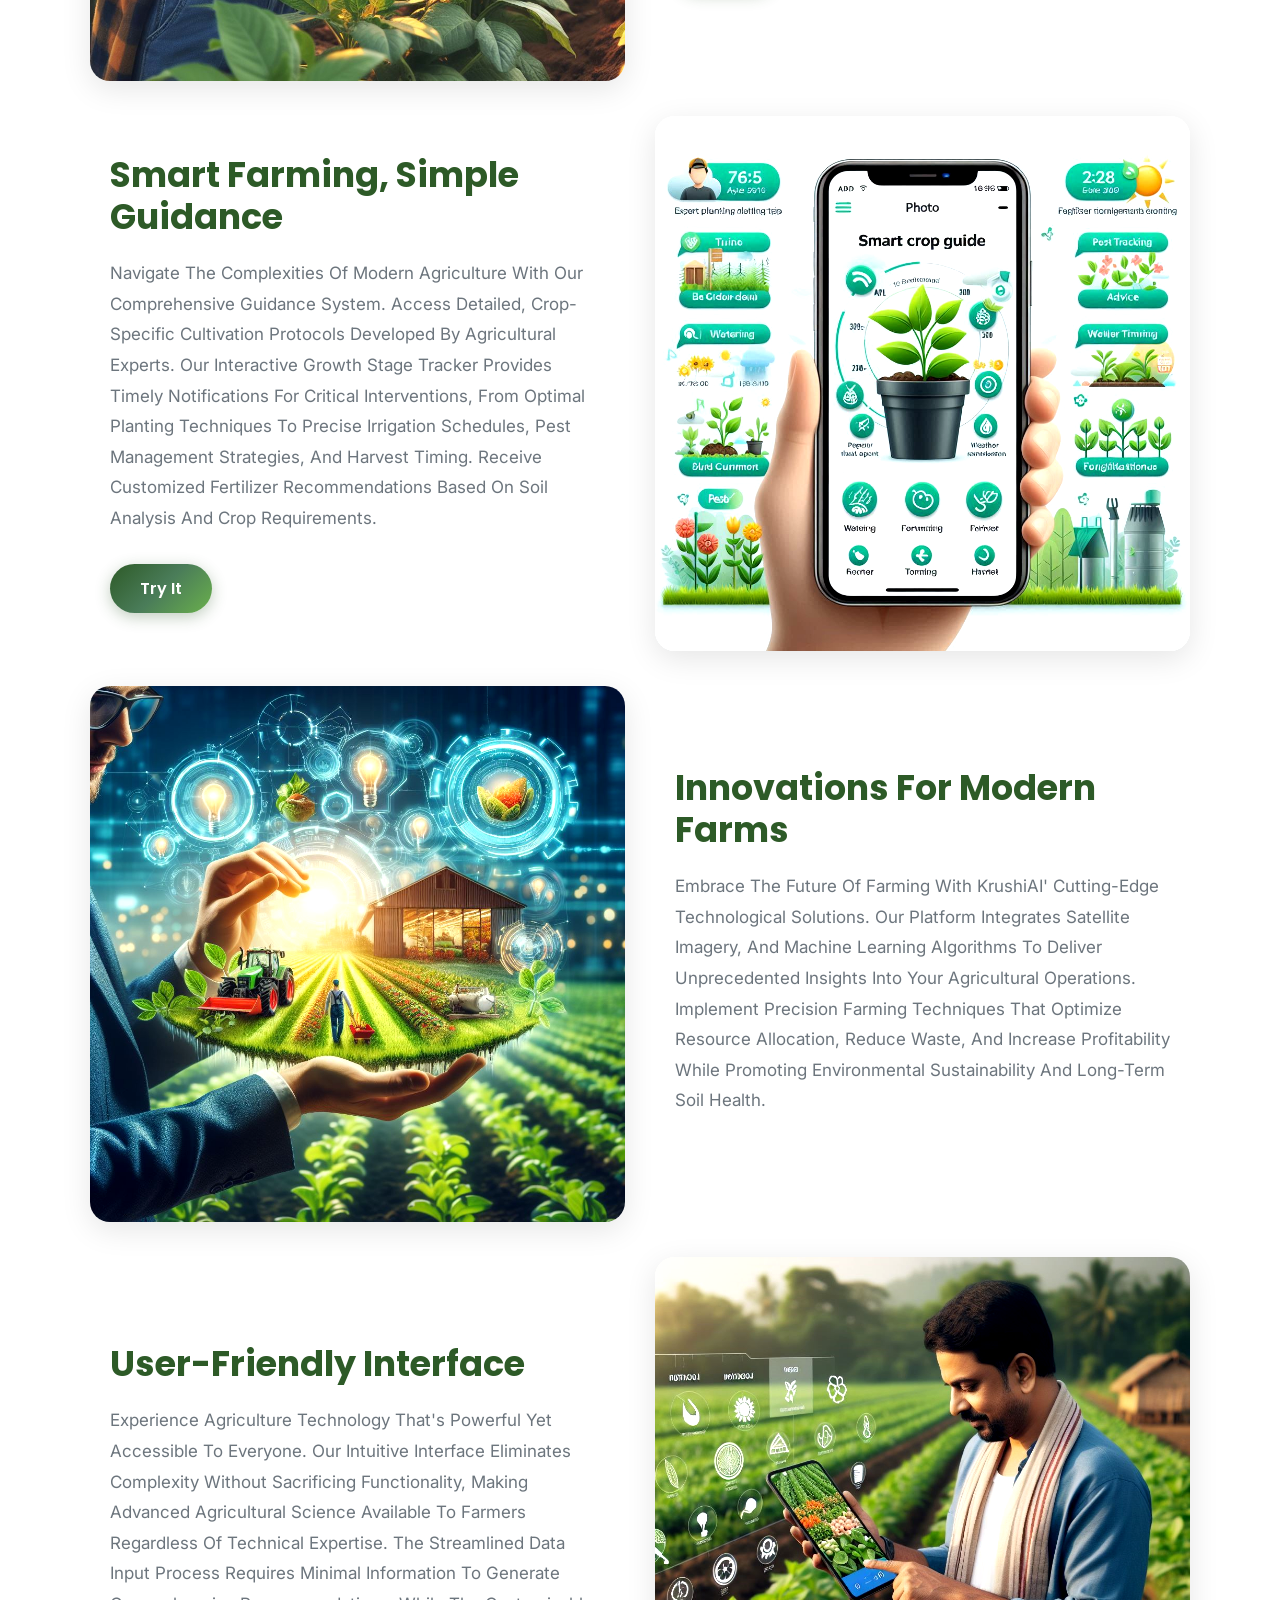
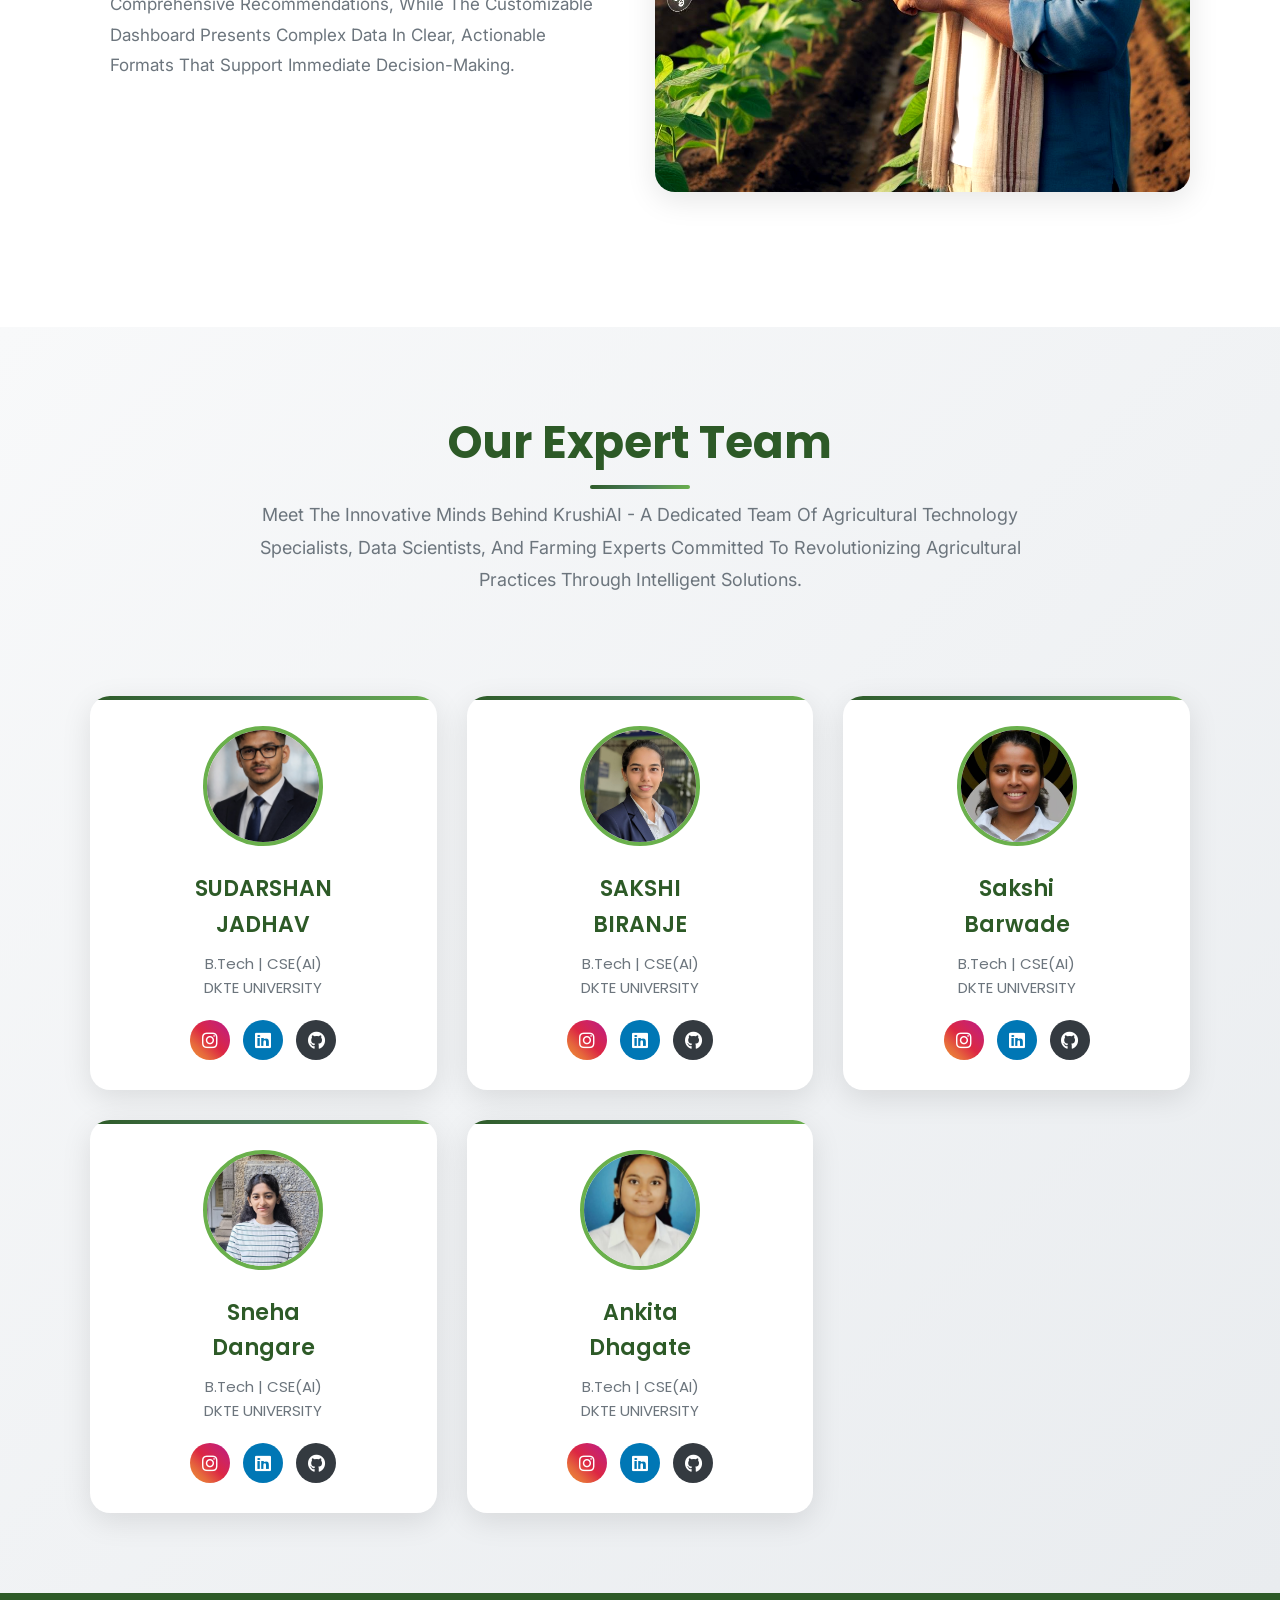
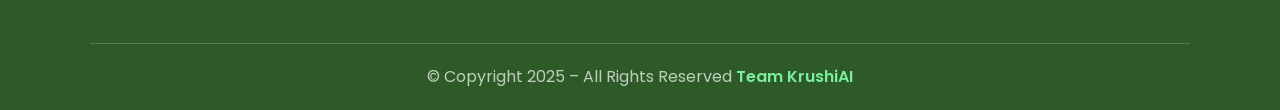
==== commit b99e438d: "update" ====
--- a/index.html
+++ b/index.html
@@ -305,7 +305,7 @@
           >
             <i class="fab fa-instagram"></i>
           </a>
-          <a href="https://www.linkedin.com/in/amitkashyap2504" target="_blank">
+          <a href="https://www.linkedin.com/in/sakshi-barwade-6bb20524b/" target="_blank">
             <i class="fab fa-linkedin"></i>
           </a>
           <a href="https://github.com/Snehadangare31" target="_blank">
@@ -332,7 +332,7 @@
             <i class="fab fa-instagram"></i>
           </a>
           <a
-            href="https://www.linkedin.com/in/jaya-vashistha9?utm_source=share&utm_campaign=share_via&utm_content=profile&utm_medium=android_app"
+            href="https://www.linkedin.com/in/sneha-dangare-5b8aa1323/"
             target="_blank"
           >
             <i class="fab fa-linkedin"></i>
@@ -356,7 +356,7 @@
             <i class="fab fa-instagram"></i>
           </a>
           <a
-            href="https://www.linkedin.com/in/aditya-choudhary-03644a23b?utm_source=share&utm_campaign=share_via&utm_content=profile&utm_medium=android_app"
+            href="https://www.linkedin.com/in/ankita-dhagate1525/"
             target="_blank"
           >
             <i class="fab fa-linkedin"></i>
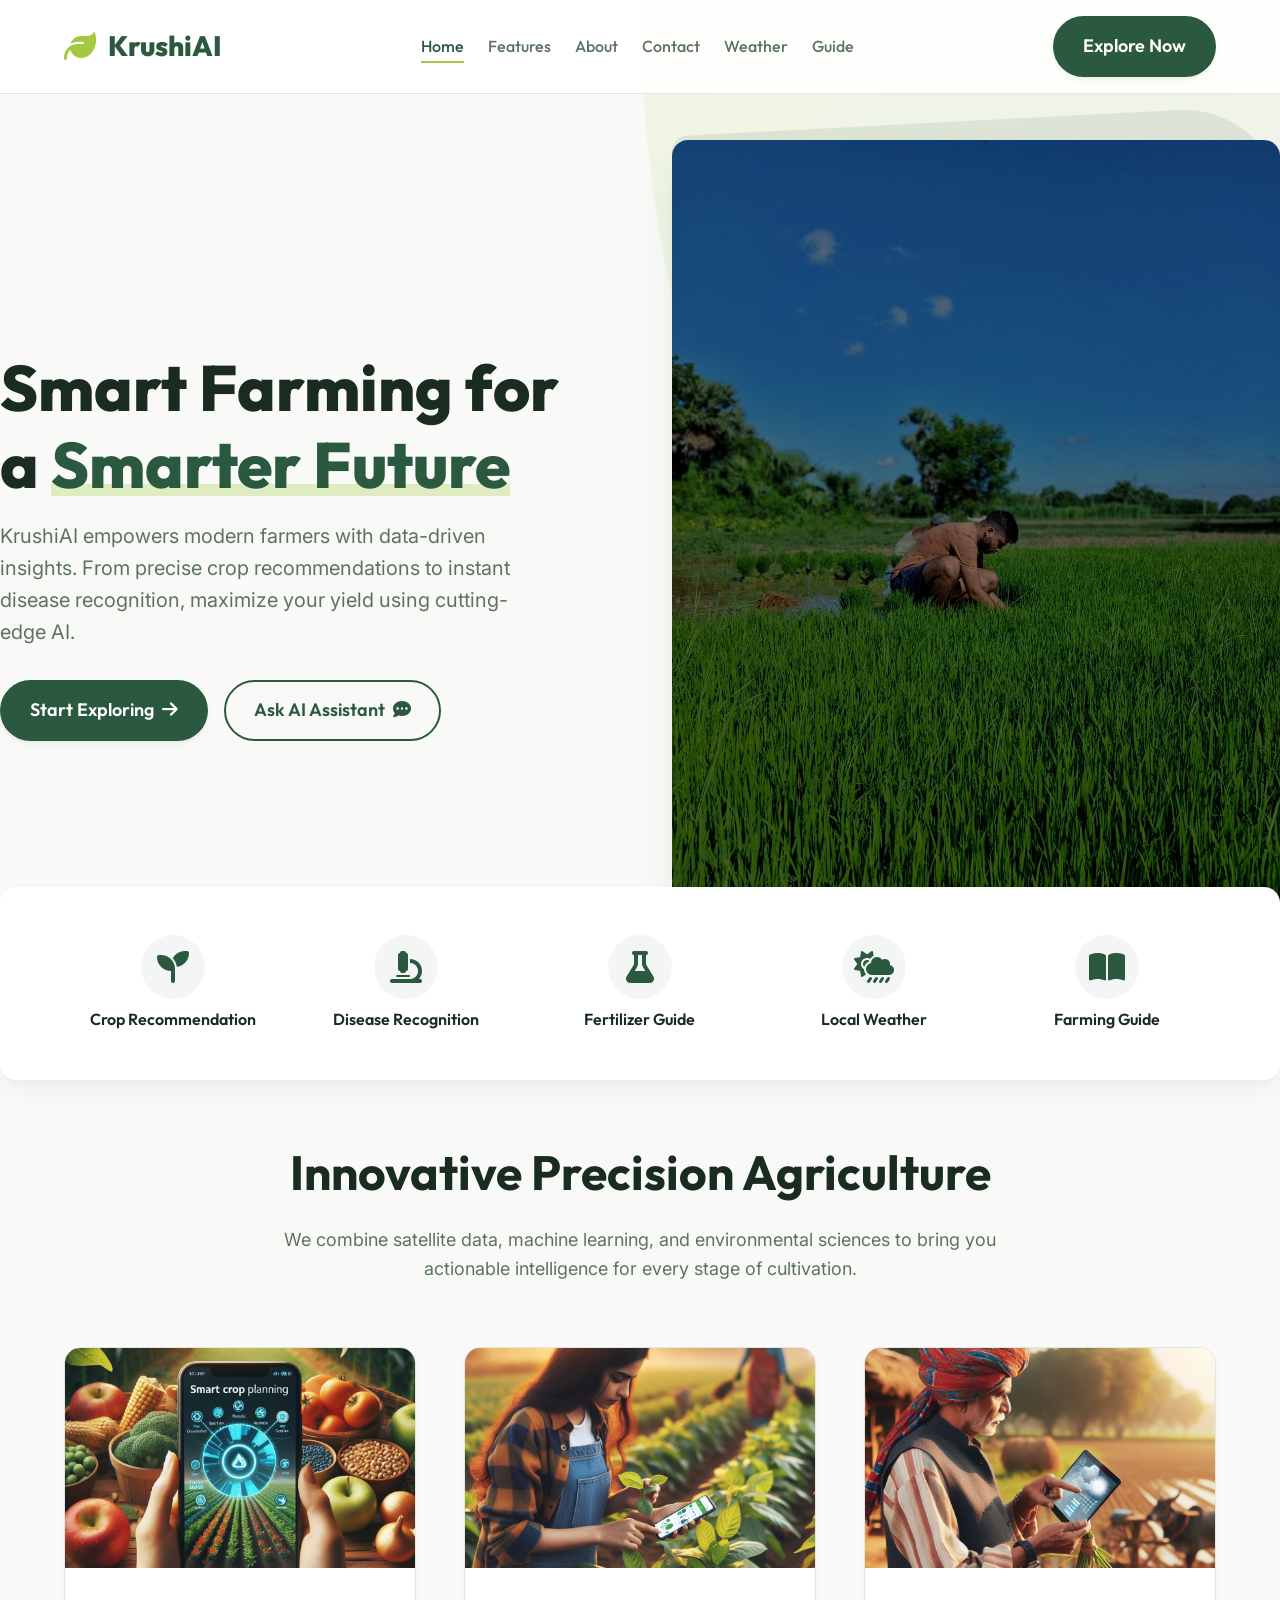
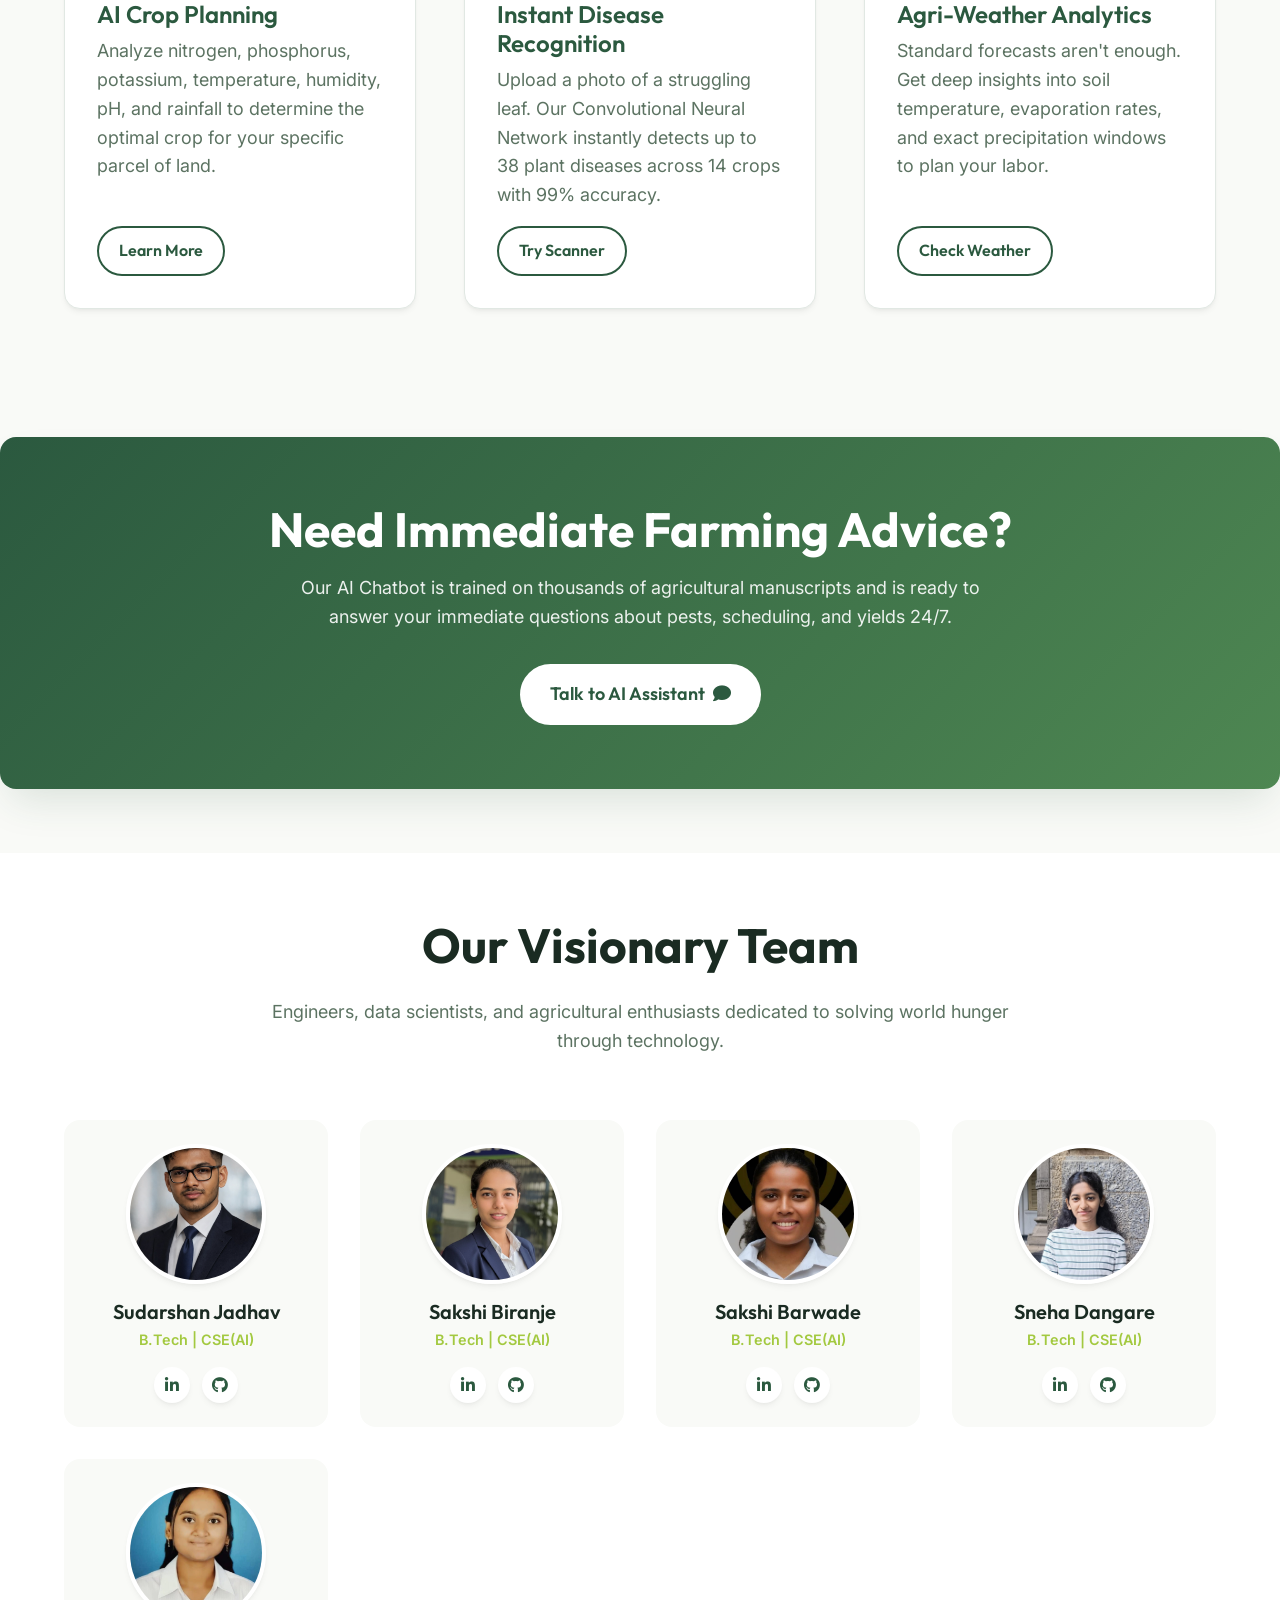
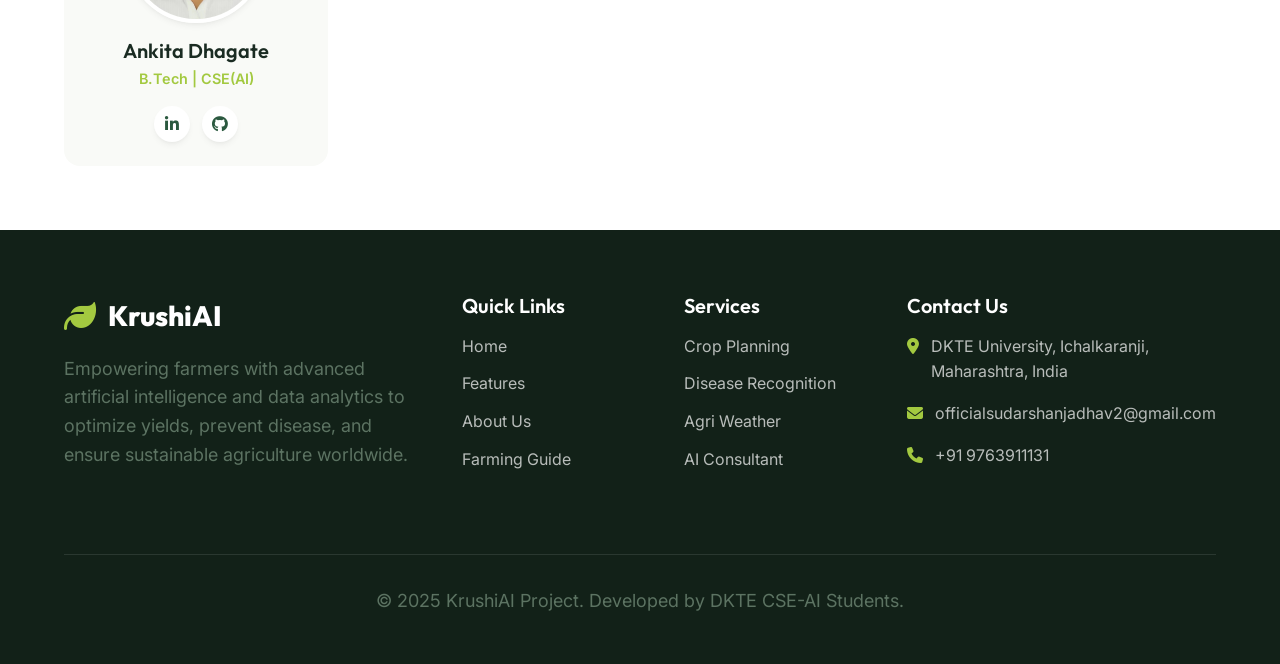
==== commit 01af0b14: "Updates Code" ====
--- a/index.html
+++ b/index.html
@@ -1,393 +1,1076 @@
 <!DOCTYPE html>
 <html lang="en">
-  <head>
-    <meta charset="UTF-8" />
-    <meta http-equiv="X-UA-Compatible" content="IE=edge" />
-    <meta name="viewport" content="width=device-width, initial-scale=1.0" />
-    <title>KrishiAI</title>
-    <link rel="stylesheet" href="css/style.css" />
-    <link
-      rel="stylesheet"
-      href="https://cdnjs.cloudflare.com/ajax/libs/font-awesome/5.15.4/css/all.min.css"
-    />
-  </head>
-
-  <body>
-    <!-- navbar sections starts  -->
-    <header class="header">
-      <div class="logo">
-        <a href="/index.html"><h1>KrushiAI</h1></a>
-      </div>
-
-      <nav class="navbar">
-        <a href="#home">Home</a>
-        <a href="#features">Features</a>
-        <a href="#about">About</a>
-        <a href="/contact/index.html">Contact</a>
-        <a href="../KrushiAI-Weather-Forecast/index.html">Weather</a>
-        <a href="guide/index.html">Guide</a>
-        <a href="explore/index.html" >EXPLORE NOW</a>
-      </nav>
-
-      <div class="fas fa-bars" id="menu-btn"></div>
+<head>
+    <meta charset="UTF-8">
+    <meta name="viewport" content="width=device-width, initial-scale=1.0">
+    <title>KrushiAI - Smart Farming Assistant</title>
+    <!-- Google Fonts -->
+    <link href="https://fonts.googleapis.com/css2?family=Outfit:wght@400;500;600;700;800&family=Inter:wght@400;500;600&display=swap" rel="stylesheet">
+    <!-- FontAwesome -->
+    <link rel="stylesheet" href="https://cdnjs.cloudflare.com/ajax/libs/font-awesome/6.4.0/css/all.min.css">
+    
+    <style>
+        /* Design System / Tokens */
+        :root {
+            --primary-color: #2B593F;
+            --secondary-color: #4E8752;
+            --accent-color: #A3C940;
+            --bg-color: #F9FAF7;
+            --surface-color: #FFFFFF;
+            --text-primary: #1A2B22;
+            --text-muted: #5C7362;
+            --border-color: #E1E8E3;
+            
+            --success: #16A34A;
+            --warning: #D97706;
+            --error: #DC2626;
+
+            --font-headings: 'Outfit', sans-serif;
+            --font-body: 'Inter', sans-serif;
+
+            --space-xs: 4px;
+            --space-sm: 8px;
+            --space-md: 16px;
+            --space-lg: 24px;
+            --space-xl: 32px;
+            --space-2xl: 48px;
+            --space-3xl: 64px;
+
+            --radius-md: 12px;
+            --radius-lg: 16px;
+            --radius-full: 9999px;
+
+            --shadow-md: 0 4px 6px -1px rgba(0, 0, 0, 0.05), 0 2px 4px -2px rgba(0, 0, 0, 0.05);
+            --shadow-lg: 0 10px 25px -3px rgba(0, 0, 0, 0.05), 0 4px 6px -4px rgba(0, 0, 0, 0.05);
+            --shadow-float: 0 20px 40px -10px rgba(43, 89, 63, 0.15);
+        }
+
+        /* Reset & Base */
+        * {
+            margin: 0;
+            padding: 0;
+            box-sizing: border-box;
+            scroll-behavior: smooth;
+        }
+
+        body {
+            font-family: var(--font-body);
+            background-color: var(--bg-color);
+            color: var(--text-primary);
+            line-height: 1.6;
+            overflow-x: hidden;
+        }
+
+        a {
+            text-decoration: none;
+            color: inherit;
+        }
+
+        ul {
+            list-style: none;
+        }
+
+        img {
+            max-width: 100%;
+            display: block;
+        }
+
+        /* Typography */
+        h1, h2, h3, h4, h5, h6 {
+            font-family: var(--font-headings);
+            line-height: 1.2;
+            color: var(--text-primary);
+        }
+
+        h1 { font-size: clamp(2.5rem, 5vw, 4rem); font-weight: 800; }
+        h2 { font-size: clamp(2rem, 4vw, 3rem); font-weight: 700; margin-bottom: var(--space-lg); }
+        h3 { font-size: 1.5rem; font-weight: 600; margin-bottom: var(--space-sm); }
+        
+        p {
+            color: var(--text-muted);
+            font-size: 1.125rem;
+            margin-bottom: var(--space-md);
+        }
+
+        /* Components */
+        .btn {
+            display: inline-flex;
+            align-items: center;
+            justify-content: center;
+            gap: 8px;
+            padding: 14px 28px;
+            border-radius: var(--radius-full);
+            font-family: var(--font-headings);
+            font-weight: 600;
+            font-size: 1.125rem;
+            transition: all 0.3s ease;
+            cursor: pointer;
+            border: 2px solid transparent;
+        }
+
+        .btn-primary {
+            background-color: var(--primary-color);
+            color: white;
+            box-shadow: var(--shadow-md);
+        }
+
+        .btn-primary:hover {
+            background-color: var(--secondary-color);
+            transform: translateY(-2px);
+            box-shadow: var(--shadow-lg);
+        }
+
+        .btn-outline {
+            background-color: transparent;
+            color: var(--primary-color);
+            border-color: var(--primary-color);
+        }
+
+        .btn-outline:hover {
+            background-color: var(--primary-color);
+            color: white;
+        }
+
+        .section {
+            padding: var(--space-3xl) 5%;
+        }
+
+        .container {
+            max-width: 1280px;
+            margin: 0 auto;
+        }
+
+        /* Navigation */
+        .header {
+            position: fixed;
+            top: 0;
+            left: 0;
+            width: 100%;
+            background: rgba(255, 255, 255, 0.9);
+            backdrop-filter: blur(10px);
+            display: flex;
+            justify-content: space-between;
+            align-items: center;
+            padding: var(--space-md) 5%;
+            z-index: 1000;
+            border-bottom: 1px solid var(--border-color);
+            transition: all 0.3s ease;
+        }
+
+        .header.scrolled {
+            padding: var(--space-sm) 5%;
+            box-shadow: var(--shadow-md);
+        }
+
+        .logo {
+            display: flex;
+            align-items: center;
+            gap: 12px;
+            color: var(--primary-color);
+            font-family: var(--font-headings);
+            font-size: 1.75rem;
+            font-weight: 800;
+        }
+
+        .logo i {
+            color: var(--accent-color);
+            font-size: 2rem;
+        }
+
+        .navbar {
+            display: flex;
+            gap: var(--space-lg);
+            align-items: center;
+        }
+
+        .navbar a {
+            font-family: var(--font-headings);
+            font-weight: 500;
+            color: var(--text-muted);
+            transition: color 0.3s ease;
+            position: relative;
+        }
+
+        .navbar a:hover,
+        .navbar a.active {
+            color: var(--primary-color);
+        }
+
+        .navbar a::after {
+            content: '';
+            position: absolute;
+            bottom: -4px;
+            left: 0;
+            width: 0%;
+            height: 2px;
+            background: var(--accent-color);
+            transition: width 0.3s ease;
+        }
+
+        .navbar a:hover::after,
+        .navbar a.active::after {
+            width: 100%;
+        }
+
+        .menu-btn {
+            display: none;
+            font-size: 1.5rem;
+            color: var(--primary-color);
+            cursor: pointer;
+        }
+
+        /* Hero Section */
+        .hero {
+            padding-top: 140px; /* Offset for sticky header */
+            min-height: 100vh;
+            display: flex;
+            align-items: center;
+            position: relative;
+            overflow: hidden;
+        }
+
+        .hero::before {
+            content: '';
+            position: absolute;
+            top: 0;
+            right: 0;
+            width: 50%;
+            height: 100%;
+            background: linear-gradient(135deg, rgba(163, 201, 64, 0.1) 0%, rgba(43, 89, 63, 0.05) 100%);
+            border-bottom-left-radius: 100%;
+            z-index: -1;
+        }
+
+        .hero-content {
+            display: grid;
+            grid-template-columns: 1fr 1fr;
+            gap: var(--space-3xl);
+            align-items: center;
+        }
+
+        .hero-text h1 {
+            margin-bottom: var(--space-md);
+            color: var(--text-primary);
+        }
+
+        .hero-text h1 span {
+            color: var(--primary-color);
+            position: relative;
+            display: inline-block;
+        }
+
+        .hero-text h1 span::after {
+            content: '';
+            position: absolute;
+            bottom: 8px;
+            left: 0;
+            width: 100%;
+            height: 12px;
+            background: var(--accent-color);
+            opacity: 0.3;
+            z-index: -1;
+        }
+
+        .hero-text p {
+            font-size: 1.25rem;
+            margin-bottom: var(--space-xl);
+            max-width: 540px;
+        }
+
+        .hero-actions {
+            display: flex;
+            gap: var(--space-md);
+        }
+
+        .hero-image {
+            position: relative;
+        }
+
+        .hero-image img {
+            border-radius: var(--radius-lg);
+            box-shadow: var(--shadow-float);
+            position: relative;
+            z-index: 2;
+        }
+
+        .hero-blob {
+            position: absolute;
+            top: -20px;
+            right: -20px;
+            width: 100%;
+            height: 100%;
+            background: var(--primary-color);
+            border-radius: var(--radius-lg);
+            border-top-right-radius: 100px;
+            border-bottom-left-radius: 100px;
+            opacity: 0.1;
+            z-index: 1;
+            transform: rotate(-3deg);
+        }
+
+        /* Features Quick Links */
+        .quick-links {
+            background: var(--surface-color);
+            padding: var(--space-xl) 5%;
+            margin-top: calc(var(--space-3xl) * -1);
+            position: relative;
+            z-index: 10;
+            border-radius: var(--radius-lg);
+            box-shadow: var(--shadow-lg);
+            display: grid;
+            grid-template-columns: repeat(auto-fit, minmax(180px, 1fr));
+            gap: var(--space-md);
+        }
+
+        .quick-link-item {
+            display: flex;
+            flex-direction: column;
+            align-items: center;
+            text-align: center;
+            gap: var(--space-sm);
+            padding: var(--space-md);
+            border-radius: var(--radius-md);
+            transition: all 0.3s ease;
+        }
+
+        .quick-link-item i {
+            font-size: 2rem;
+            color: var(--primary-color);
+            background: rgba(43, 89, 63, 0.05);
+            width: 64px;
+            height: 64px;
+            display: flex;
+            align-items: center;
+            justify-content: center;
+            border-radius: 50%;
+            transition: all 0.3s ease;
+        }
+
+        .quick-link-item:hover {
+            background: var(--bg-color);
+            transform: translateY(-5px);
+        }
+
+        .quick-link-item:hover i {
+            background: var(--primary-color);
+            color: white;
+        }
+
+        .quick-link-item span {
+            font-family: var(--font-headings);
+            font-weight: 600;
+            color: var(--text-primary);
+        }
+
+        /* Features Extended Section */
+        .features {
+            background-color: var(--bg-color);
+        }
+
+        .section-header {
+            text-align: center;
+            max-width: 800px;
+            margin: 0 auto calc(var(--space-3xl));
+        }
+
+        .feature-grid {
+            display: grid;
+            grid-template-columns: repeat(auto-fit, minmax(300px, 1fr));
+            gap: var(--space-2xl);
+        }
+
+        .feature-card {
+            background: var(--surface-color);
+            border-radius: var(--radius-lg);
+            overflow: hidden;
+            box-shadow: var(--shadow-md);
+            transition: all 0.3s ease;
+            display: flex;
+            flex-direction: column;
+            border: 1px solid var(--border-color);
+        }
+
+        .feature-card:hover {
+            transform: translateY(-10px);
+            box-shadow: var(--shadow-float);
+            border-color: var(--accent-color);
+        }
+
+        .feature-card-img {
+            height: 220px;
+            overflow: hidden;
+            position: relative;
+        }
+
+        .feature-card-img img {
+            width: 100%;
+            height: 100%;
+            object-fit: cover;
+            transition: transform 0.5s ease;
+        }
+
+        .feature-card:hover .feature-card-img img {
+            transform: scale(1.05);
+        }
+
+        .feature-card-content {
+            padding: var(--space-xl);
+            flex-grow: 1;
+            display: flex;
+            flex-direction: column;
+        }
+
+        .feature-card-content h3 {
+            color: var(--primary-color);
+        }
+
+        .feature-card-content .btn {
+            margin-top: auto;
+            align-self: flex-start;
+            padding: 10px 20px;
+            font-size: 1rem;
+        }
+
+        /* Banner Section */
+        .info-banner {
+            background: linear-gradient(135deg, var(--primary-color) 0%, var(--secondary-color) 100%);
+            color: white;
+            text-align: center;
+            border-radius: var(--radius-lg);
+            padding: var(--space-3xl) var(--space-xl);
+            margin: var(--space-3xl) 0;
+            box-shadow: var(--shadow-float);
+        }
+
+        .info-banner h2 {
+            color: white;
+            margin-bottom: var(--space-md);
+        }
+
+        .info-banner p {
+            color: rgba(255, 255, 255, 0.9);
+            max-width: 700px;
+            margin: 0 auto var(--space-xl);
+        }
+
+        .info-banner .btn {
+            background: white;
+            color: var(--primary-color);
+        }
+
+        .info-banner .btn:hover {
+            background: var(--accent-color);
+            color: var(--text-primary);
+        }
+
+        /* Team Section */
+        .team {
+            background-color: var(--surface-color);
+        }
+
+        .team-grid {
+            display: grid;
+            grid-template-columns: repeat(auto-fit, minmax(220px, 1fr));
+            gap: var(--space-xl);
+        }
+
+        .team-member {
+            text-align: center;
+            padding: var(--space-lg);
+            border-radius: var(--radius-lg);
+            background: var(--bg-color);
+            transition: all 0.3s ease;
+        }
+
+        .team-member:hover {
+            transform: translateY(-10px);
+            box-shadow: var(--shadow-lg);
+        }
+
+        .team-img {
+            width: 140px;
+            height: 140px;
+            border-radius: 50%;
+            margin: 0 auto var(--space-md);
+            overflow: hidden;
+            border: 4px solid white;
+            box-shadow: var(--shadow-md);
+        }
+
+        .team-img img {
+            width: 100%;
+            height: 100%;
+            object-fit: cover;
+        }
+
+        .team-member h3 {
+            font-size: 1.25rem;
+            margin-bottom: 4px;
+        }
+
+        .team-member p {
+            font-size: 0.9rem;
+            color: var(--accent-color);
+            font-weight: 600;
+            margin-bottom: var(--space-md);
+        }
+
+        .social-links {
+            display: flex;
+            justify-content: center;
+            gap: 12px;
+        }
+
+        .social-links a {
+            width: 36px;
+            height: 36px;
+            border-radius: 50%;
+            background: white;
+            display: flex;
+            align-items: center;
+            justify-content: center;
+            color: var(--primary-color);
+            transition: all 0.3s ease;
+            box-shadow: var(--shadow-md);
+        }
+
+        .social-links a:hover {
+            background: var(--primary-color);
+            color: white;
+            transform: scale(1.1);
+        }
+
+        /* Footer */
+        .footer {
+            background-color: #122118;
+            color: rgba(255, 255, 255, 0.7);
+            padding: var(--space-3xl) 5% var(--space-xl);
+        }
+
+        .footer-grid {
+            display: grid;
+            grid-template-columns: 2fr 1fr 1fr 1.5fr;
+            gap: var(--space-2xl);
+            margin-bottom: var(--space-3xl);
+        }
+
+        .footer-brand .logo {
+            color: white;
+            margin-bottom: var(--space-md);
+        }
+
+        .footer-heading {
+            color: white;
+            font-family: var(--font-headings);
+            font-size: 1.25rem;
+            font-weight: 600;
+            margin-bottom: var(--space-md);
+        }
+
+        .footer-links li {
+            margin-bottom: 12px;
+        }
+
+        .footer-links a {
+            transition: color 0.3s ease;
+        }
+
+        .footer-links a:hover {
+            color: var(--accent-color);
+        }
+
+        .footer-contact li {
+            display: flex;
+            align-items: flex-start;
+            gap: 12px;
+            margin-bottom: 16px;
+        }
+
+        .footer-contact i {
+            color: var(--accent-color);
+            margin-top: 4px;
+        }
+
+        .footer-bottom {
+            text-align: center;
+            padding-top: var(--space-xl);
+            border-top: 1px solid rgba(255,255,255,0.1);
+        }
+
+        /* Responsive */
+        @media (max-width: 992px) {
+            .hero-content {
+                grid-template-columns: 1fr;
+                text-align: center;
+            }
+            .hero-text p {
+                margin: 0 auto var(--space-xl);
+            }
+            .hero-actions {
+                justify-content: center;
+            }
+            .hero::before {
+                width: 100%;
+                top: auto;
+                bottom: 0;
+                height: 40%;
+                border-radius: 0;
+                border-top-left-radius: 50%;
+                border-top-right-radius: 50%;
+            }
+            .footer-grid {
+                grid-template-columns: 1fr 1fr;
+            }
+        }
+
+        @media (max-width: 768px) {
+            .navbar {
+                position: fixed;
+                top: 70px;
+                left: -100%;
+                width: 100%;
+                height: calc(100vh - 70px);
+                background: white;
+                flex-direction: column;
+                justify-content: center;
+                gap: var(--space-xl);
+                transition: left 0.4s ease;
+                box-shadow: var(--shadow-lg);
+            }
+            .navbar.active {
+                left: 0;
+            }
+            .navbar a {
+                font-size: 1.25rem;
+            }
+            .menu-btn {
+                display: block;
+            }
+            .quick-links {
+                grid-template-columns: 1fr 1fr;
+            }
+            .footer-grid {
+                grid-template-columns: 1fr;
+                gap: var(--space-xl);
+            }
+        }
+
+        @media (max-width: 480px) {
+            .quick-links {
+                grid-template-columns: 1fr;
+            }
+            .feature-grid {
+                grid-template-columns: 1fr;
+            }
+        }
+
+        /* Utility Scroll Top */
+        .scroll-top {
+            position: fixed;
+            bottom: 30px;
+            right: 30px;
+            width: 50px;
+            height: 50px;
+            background: var(--primary-color);
+            color: white;
+            border-radius: 50%;
+            display: flex;
+            align-items: center;
+            justify-content: center;
+            font-size: 1.5rem;
+            opacity: 0;
+            visibility: hidden;
+            transition: all 0.3s ease;
+            box-shadow: var(--shadow-md);
+            z-index: 99;
+            cursor: pointer;
+        }
+
+        .scroll-top.show {
+            opacity: 1;
+            visibility: visible;
+        }
+
+        .scroll-top:hover {
+            background: var(--secondary-color);
+            transform: translateY(-5px);
+        }
+    </style>
+</head>
+<body>
+
+    <!-- Header -->
+    <header class="header" id="header">
+        <a href="index.html" class="logo">
+            <i class="fas fa-leaf"></i> KrushiAI
+        </a>
+        
+        <nav class="navbar" id="navbar">
+            <a href="#home" class="active">Home</a>
+            <a href="#features">Features</a>
+            <a href="#about">About</a>
+            <a href="contact/index.html">Contact</a>
+            <a href="KrushiAI-Weather-Forecast/index.html">Weather</a>
+            <a href="guide/index.html">Guide</a>
+        </nav>
+
+        <a href="explore/index.html" class="btn btn-primary" style="display: none;" id="desktop-cta">Explore Now</a>
+        <div class="menu-btn" id="menu-btn">
+            <i class="fas fa-bars"></i>
+        </div>
     </header>
-    <!-- navbar sections ends  -->
-
-    <!-- home section stars  -->
-
-    <section class="home" id="home">
-      <div class="content">
-        <h1>YOUR SMART FARMING ASSISTANT</h1>
-        <p>Revolutionizing Agriculture with Data-Driven Insights</p>
-
-        <a href="/explore/index.html" class="home-btn" target="_blank"
-          >Explore Smart Farming</a
-        >
-      </div>
-
-      <div class="image">
-        <img class="image" src="images/amit-front2.jpg" alt="heading-image" />
-      </div>
+
+    <!-- Hero Section -->
+    <section class="hero" id="home">
+        <div class="container hero-content">
+            <div class="hero-text">
+                <h1>Smart Farming for a <span>Smarter Future</span></h1>
+                <p>KrushiAI empowers modern farmers with data-driven insights. From precise crop recommendations to instant disease recognition, maximize your yield using cutting-edge AI.</p>
+                <div class="hero-actions">
+                    <a href="explore/index.html" class="btn btn-primary">Start Exploring <i class="fas fa-arrow-right"></i></a>
+                    <a href="KrushiAI-Chatbot/index.html" class="btn btn-outline">Ask AI Assistant <i class="fas fa-comment-dots"></i></a>
+                </div>
+            </div>
+            <div class="hero-image">
+                <div class="hero-blob"></div>
+                <!-- Using placeholder for unverified image path but falling back gracefully -->
+                <img src="images/amit-front2.jpg" alt="Farmer using tablet in field" onerror="this.src='https://images.unsplash.com/photo-1625246333195-78d9c38ad449?q=80&w=2070&auto=format&fit=crop'">
+            </div>
+        </div>
     </section>
 
-    <!-- home section ends -->
-
-    <!-- features sectin starts  -->
-
-    <section class="features" id="features">
-      <div class="heading">
-        <h1>Innovative Features</h1>
-        <p>
-          KrushiAI empowers farmers with cutting-edge technology for precision agriculture. 
-          Our platform delivers personalized crop recommendations by analyzing soil composition, 
-          climate patterns, and environmental factors. The advanced disease identification system 
-          uses AI-powered image analysis to detect plant health issues early. With real-time 
-          weather forecasts, comprehensive crop planning tools, and expert guidance, 
-          KrushiAI helps you make data-driven decisions that maximize yields, 
-          minimize resource usage, and promote sustainable farming practices.
-        </p>
-      </div>
-
-      <div class="button-container0">
-        <a href="https://krushiai-crop-recommendation-system.streamlit.app/" class="buttonn"
-          >Crop Recommendations</a
-        >
-        <a
-          href="https://krushiai-disease-recognition-system.streamlit.app/"
-          class="buttonn"
-          >Identify Plant Diseases</a
-        >
-        <a href="KrushiAI-Weather-Forecast/index.html" class="buttonn"
-          >Today's Weather Forecast</a
-        >
-        <a href="https://krushiai-fertilizer-recommendation-system.streamlit.app/" class="buttonn"
-          >Fertilizer recommendation</a
-        >
-        <a href="KrushiAI-Chatbot/index.html" class="buttonn"
-          >Live ChatBot</a
-        >
-        <a href="guide/index.html" class="buttonn">Smart Farming Guidance</a>
-      </div>
-
-      <div class="row">
-        <!-- 0 Tab  -->
-        <div class="image">
-          <img
-            src="images/weather.jpg"
-            alt="crop-planning"
-            class="rounded-corner-image"
-          />
+    <!-- Quick Links / Dashboard Modules -->
+    <div class="container" style="position: relative; z-index: 20;">
+        <div class="quick-links">
+            <a href="https://krushiai-crop-recommendation-system.streamlit.app/" class="quick-link-item" target="_blank">
+                <i class="fas fa-seedling"></i>
+                <span>Crop Recommendation</span>
+            </a>
+            <a href="https://krushiai-disease-recognition-system.streamlit.app/" class="quick-link-item" target="_blank">
+                <i class="fas fa-microscope"></i>
+                <span>Disease Recognition</span>
+            </a>
+            <a href="https://krushiai-fertilizer-recommendation-system.streamlit.app/" class="quick-link-item" target="_blank">
+                <i class="fas fa-flask"></i>
+                <span>Fertilizer Guide</span>
+            </a>
+            <a href="KrushiAI-Weather-Forecast/index.html" class="quick-link-item">
+                <i class="fas fa-cloud-sun-rain"></i>
+                <span>Local Weather</span>
+            </a>
+            <a href="guide/index.html" class="quick-link-item">
+                <i class="fas fa-book-open"></i>
+                <span>Farming Guide</span>
+            </a>
         </div>
-
-        <div class="content">
-          <h1>weather Forecast</h1>
-          <p>
-            Make informed decisions with our precision weather forecasting system. 
-            Access real-time data on temperature, humidity, precipitation, and wind patterns 
-            specifically calibrated for agricultural applications. Our weather insights 
-            integrate seamlessly with our crop recommendation engine to provide 
-            actionable intelligence for optimal planting, irrigation, and harvesting schedules.
-          </p>
-          <a href="/KrushiAI-Weather-Forecast/index.html" class="all-btn">Try it</a>
+    </div>
+
+    <!-- Features Section -->
+    <section class="section features" id="features">
+        <div class="container">
+            <div class="section-header">
+                <h2>Innovative Precision Agriculture</h2>
+                <p>We combine satellite data, machine learning, and environmental sciences to bring you actionable intelligence for every stage of cultivation.</p>
+            </div>
+
+            <div class="feature-grid">
+                <!-- Feature 1 -->
+                <div class="feature-card">
+                    <div class="feature-card-img">
+                        <img src="images/crop-planning.jpg" alt="Smart Crop Planning" onerror="this.src='https://images.unsplash.com/photo-1592982537447-6f23f669db75?q=80&w=2070&auto=format&fit=crop'">
+                    </div>
+                    <div class="feature-card-content">
+                        <h3>AI Crop Planning</h3>
+                        <p>Analyze nitrogen, phosphorus, potassium, temperature, humidity, pH, and rainfall to determine the optimal crop for your specific parcel of land.</p>
+                        <a href="explore/index.html" class="btn btn-outline">Learn More</a>
+                    </div>
+                </div>
+
+                <!-- Feature 2 -->
+                <div class="feature-card">
+                    <div class="feature-card-img">
+                        <img src="images/desease-dect.jpeg" alt="Disease Detection" onerror="this.src='https://images.unsplash.com/photo-1530836369250-ef71a3f5e48c?q=80&w=2070&auto=format&fit=crop'">
+                    </div>
+                    <div class="feature-card-content">
+                        <h3>Instant Disease Recognition</h3>
+                        <p>Upload a photo of a struggling leaf. Our Convolutional Neural Network instantly detects up to 38 plant diseases across 14 crops with 99% accuracy.</p>
+                        <a href="https://krushiai-disease-recognition-system.streamlit.app/" class="btn btn-outline" target="_blank">Try Scanner</a>
+                    </div>
+                </div>
+
+                <!-- Feature 3 -->
+                <div class="feature-card">
+                    <div class="feature-card-img">
+                        <img src="images/weather.jpg" alt="Weather Systems" onerror="this.src='https://images.unsplash.com/photo-1561553873-e8491a564fd0?q=80&w=2073&auto=format&fit=crop'">
+                    </div>
+                    <div class="feature-card-content">
+                        <h3>Agri-Weather Analytics</h3>
+                        <p>Standard forecasts aren't enough. Get deep insights into soil temperature, evaporation rates, and exact precipitation windows to plan your labor.</p>
+                        <a href="KrushiAI-Weather-Forecast/index.html" class="btn btn-outline">Check Weather</a>
+                    </div>
+                </div>
+            </div>
         </div>
-
-        <!-- 0 Tab  -->
-
-        <!-- 1 Tab  -->
-
-        <div class="content">
-          <h1>Smart Crop Planning</h1>
-          <p>
-            Transform your agricultural planning with our advanced analytics engine. 
-            KrushiAI processes multiple data points including soil composition, nutrient levels, 
-            historical weather patterns, and regional success factors to recommend the most 
-            suitable crops for your specific conditions. Our AI-driven approach helps maximize 
-            yield potential while minimizing resource usage and environmental impact.
-          </p>
-          <a href="https://krushiai-crop-recommendation-system.streamlit.app/" class="all-btn">Try it</a>
+    </section>
+
+    <!-- Promo Banner -->
+    <div class="container">
+        <div class="info-banner">
+            <h2>Need Immediate Farming Advice?</h2>
+            <p>Our AI Chatbot is trained on thousands of agricultural manuscripts and is ready to answer your immediate questions about pests, scheduling, and yields 24/7.</p>
+            <a href="KrushiAI-Chatbot/index.html" class="btn">Talk to AI Assistant <i class="fas fa-comment"></i></a>
         </div>
-
-        <div class="image">
-          <img
-            src="images/crop-planning.jpg"
-            alt="crop-planning"
-            class="rounded-corner-image"
-          />
+    </div>
+
+    <!-- About / Team Section -->
+    <section class="section team" id="about">
+        <div class="container">
+            <div class="section-header">
+                <h2>Our Visionary Team</h2>
+                <p>Engineers, data scientists, and agricultural enthusiasts dedicated to solving world hunger through technology.</p>
+            </div>
+            
+            <div class="team-grid">
+                <!-- Member 1 -->
+                <div class="team-member">
+                    <div class="team-img">
+                        <img src="images/sudarshan.jpg" alt="Sudarshan Jadhav" onerror="this.src='https://ui-avatars.com/api/?name=Sudarshan+Jadhav&background=2B593F&color=fff&size=150'">
+                    </div>
+                    <h3>Sudarshan Jadhav</h3>
+                    <p>B.Tech | CSE(AI)</p>
+                    <div class="social-links">
+                        <a href="http://linkedin.com/in/sudarshan-santaji-jadhav" target="_blank" aria-label="LinkedIn"><i class="fab fa-linkedin-in"></i></a>
+                        <a href="https://github.com/SUDARSHANJADHAV2" target="_blank" aria-label="GitHub"><i class="fab fa-github"></i></a>
+                    </div>
+                </div>
+
+                <!-- Member 2 -->
+                <div class="team-member">
+                    <div class="team-img">
+                        <img src="images/sakshi.jpg" alt="Sakshi Biranje" onerror="this.src='https://ui-avatars.com/api/?name=Sakshi+Biranje&background=4E8752&color=fff&size=150'">
+                    </div>
+                    <h3>Sakshi Biranje</h3>
+                    <p>B.Tech | CSE(AI)</p>
+                    <div class="social-links">
+                        <a href="https://www.linkedin.com/in/sakshi-biranje" target="_blank" aria-label="LinkedIn"><i class="fab fa-linkedin-in"></i></a>
+                        <a href="https://github.com/SakshiBiranje" target="_blank" aria-label="GitHub"><i class="fab fa-github"></i></a>
+                    </div>
+                </div>
+
+                <!-- Member 3 -->
+                <div class="team-member">
+                    <div class="team-img">
+                        <img src="images/Barwade.jpg" alt="Sakshi Barwade" onerror="this.src='https://ui-avatars.com/api/?name=Sakshi+Barwade&background=A3C940&color=fff&size=150'">
+                    </div>
+                    <h3>Sakshi Barwade</h3>
+                    <p>B.Tech | CSE(AI)</p>
+                    <div class="social-links">
+                        <a href="https://www.linkedin.com/in/sakshi-barwade-6bb20524b/" target="_blank" aria-label="LinkedIn"><i class="fab fa-linkedin-in"></i></a>
+                        <a href="https://github.com/Snehadangare31" target="_blank" aria-label="GitHub"><i class="fab fa-github"></i></a>
+                    </div>
+                </div>
+
+                <!-- Member 4 -->
+                <div class="team-member">
+                    <div class="team-img">
+                        <img src="images/sneha.jpg" alt="Sneha Dangare" onerror="this.src='https://ui-avatars.com/api/?name=Sneha+Dangare&background=2B593F&color=fff&size=150'">
+                    </div>
+                    <h3>Sneha Dangare</h3>
+                    <p>B.Tech | CSE(AI)</p>
+                    <div class="social-links">
+                        <a href="https://www.linkedin.com/in/sneha-dangare-5b8aa1323/" target="_blank" aria-label="LinkedIn"><i class="fab fa-linkedin-in"></i></a>
+                        <a href="https://github.com/Snehadangare31" target="_blank" aria-label="GitHub"><i class="fab fa-github"></i></a>
+                    </div>
+                </div>
+
+                <!-- Member 5 -->
+                <div class="team-member">
+                    <div class="team-img">
+                        <img src="images/ankita.jpg" alt="Ankita Dhagate" onerror="this.src='https://ui-avatars.com/api/?name=Ankita+Dhagate&background=4E8752&color=fff&size=150'">
+                    </div>
+                    <h3>Ankita Dhagate</h3>
+                    <p>B.Tech | CSE(AI)</p>
+                    <div class="social-links">
+                        <a href="https://www.linkedin.com/in/ankita-dhagate1525/" target="_blank" aria-label="LinkedIn"><i class="fab fa-linkedin-in"></i></a>
+                        <a href="http://github.com/AnkitaDhagate" target="_blank" aria-label="GitHub"><i class="fab fa-github"></i></a>
+                    </div>
+                </div>
+            </div>
         </div>
-
-        <!-- 1 Tab  -->
-
-        <!-- 2 Tab  -->
-        <div class="image">
-          <img
-            src="images/desease-dect.jpeg"
-            alt="Disease-Detection"
-            class="rounded-corner-image"
-          />
+    </section>
+
+    <!-- Footer -->
+    <footer class="footer">
+        <div class="container">
+            <div class="footer-grid">
+                <div class="footer-brand">
+                    <a href="index.html" class="logo">
+                        <i class="fas fa-leaf"></i> KrushiAI
+                    </a>
+                    <p style="margin-bottom: 20px;">Empowering farmers with advanced artificial intelligence and data analytics to optimize yields, prevent disease, and ensure sustainable agriculture worldwide.</p>
+                </div>
+                
+                <div class="footer-widget">
+                    <h4 class="footer-heading">Quick Links</h4>
+                    <ul class="footer-links">
+                        <li><a href="#home">Home</a></li>
+                        <li><a href="#features">Features</a></li>
+                        <li><a href="#about">About Us</a></li>
+                        <li><a href="guide/index.html">Farming Guide</a></li>
+                    </ul>
+                </div>
+                
+                <div class="footer-widget">
+                    <h4 class="footer-heading">Services</h4>
+                    <ul class="footer-links">
+                        <li><a href="https://krushiai-crop-recommendation-system.streamlit.app/" target="_blank">Crop Planning</a></li>
+                        <li><a href="https://krushiai-disease-recognition-system.streamlit.app/" target="_blank">Disease Recognition</a></li>
+                        <li><a href="KrushiAI-Weather-Forecast/index.html">Agri Weather</a></li>
+                        <li><a href="KrushiAI-Chatbot/index.html">AI Consultant</a></li>
+                    </ul>
+                </div>
+                
+                <div class="footer-widget">
+                    <h4 class="footer-heading">Contact Us</h4>
+                    <ul class="footer-contact">
+                        <li>
+                            <i class="fas fa-map-marker-alt"></i>
+                            <span>DKTE University, Ichalkaranji, Maharashtra, India</span>
+                        </li>
+                        <li>
+                            <i class="fas fa-envelope"></i>
+                            <a href="mailto:officialsudarshanjadhav2@gmail.com" style="color: inherit;">officialsudarshanjadhav2@gmail.com</a>
+                        </li>
+                        <li>
+                            <i class="fas fa-phone"></i>
+                            <span>+91 9763911131</span>
+                        </li>
+                    </ul>
+                </div>
+            </div>
+            
+            <div class="footer-bottom">
+                <p>&copy; 2025 KrushiAI Project. Developed by DKTE CSE-AI Students.</p>
+            </div>
         </div>
-
-        <div class="content">
-          <h1>Plant Disease Identification</h1>
-          <p>
-            Detect and address plant health issues before they compromise your harvest. 
-            Our advanced image recognition system instantly analyzes plant photos to identify 
-            diseases, nutrient deficiencies, and pest infestations with exceptional accuracy. 
-            Receive immediate diagnosis along with targeted treatment recommendations and 
-            preventive measures tailored to your specific crops and conditions.
-          </p>
-          <a href="https://krushiai-disease-recognition-system.streamlit.app/" class="all-btn">Try it</a>
-        </div>
-
-        <!-- 2 Tab  -->
-
-        <!-- 3 Tab  -->
-
-        <div class="content">
-          <h1>Smart Farming, Simple Guidance</h1>
-          <p>
-            Navigate the complexities of modern agriculture with our comprehensive guidance system. 
-            Access detailed, crop-specific cultivation protocols developed by agricultural experts. 
-            Our interactive growth stage tracker provides timely notifications for critical interventions, 
-            from optimal planting techniques to precise irrigation schedules, pest management strategies, 
-            and harvest timing. Receive customized fertilizer recommendations based on soil analysis 
-            and crop requirements.
-          </p>
-
-          <a href="/guide/index.html" class="all-btn">Try it</a>
-        </div>
-
-        <div class="image">
-          <img
-            src="images/guide.png"
-            alt="ranked-recommendations"
-            class="rounded-corner-image"
-          />
-        </div>
-
-        <!-- 3 Tab  -->
-
-        <!-- 4 Tab  -->
-
-        <div class="image">
-          <img
-            src="images/modern-farm.jpg"
-            alt="modern-farms"
-            class="rounded-corner-image"
-          />
-        </div>
-
-        <div class="content">
-          <h1>Innovations for Modern Farms</h1>
-          <p>
-            Embrace the future of farming with KrushiAI' cutting-edge technological solutions. 
-            Our platform integrates satellite imagery, and machine learning algorithms 
-            to deliver unprecedented insights into your agricultural operations. Implement precision 
-            farming techniques that optimize resource allocation, reduce waste, and increase profitability 
-            while promoting environmental sustainability and long-term soil health.
-          </p>
-        
-        </div>
-
-        <!-- 4 Tab  -->
-
-        <!-- 5 Tab  -->
-
-        <div class="content">
-          <h1>User-Friendly Interface</h1>
-          <p>
-            Experience agriculture technology that's powerful yet accessible to everyone. 
-            Our intuitive interface eliminates complexity without sacrificing functionality, 
-            making advanced agricultural science available to farmers regardless of technical expertise. 
-            The streamlined data input process requires minimal information to generate comprehensive 
-            recommendations, while the customizable dashboard presents complex data in clear, 
-            actionable formats that support immediate decision-making.
-          </p>
-          
-        </div>
-
-        <div class="image">
-          <img
-            src="images/User-Friendly.jpeg"
-            alt="user-friendly"
-            class="rounded-corner-image"
-          />
-        </div>
-
-        <!-- 5 Tab  -->
-      </div>
-    </section>
-
-    <!-- features sectin ends -->
-
-    <!-- about section starts  -->
-
-    <section class="about" id="about">
-      <div class="heading">
-        <h1>Our Expert Team</h1>
-        <p>Meet the innovative minds behind KrushiAI - a dedicated team of agricultural technology specialists, data scientists, and farming experts committed to revolutionizing agricultural practices through intelligent solutions.</p>
-      </div>
-
-      <div class="box-container">
-        <div class="box">
-          <img src="images/sudarshan.jpg" alt="member-1" />
-
-          <h3>SUDARSHAN<br> JADHAV</h3>
-          <p>
-            B.Tech | CSE(AI) <br />
-            DKTE UNIVERSITY
-          </p>
-          <a href="https://www.instagram.com/sudarshan.santaji.jadhav?igsh=eWgybmYzZWNobWs2" target="_blank">
-            <i class="fab fa-instagram"></i>
-          </a>
-          <a href="http://linkedin.com/in/sudarshan-santaji-jadhav" target="_blank">
-            <i class="fab fa-linkedin"></i>
-          </a>
-          <a href="https://github.com/SUDARSHANJADHAV2" target="_blank">
-            <i class="fab fa-github"></i>
-          </a>
-        </div>
-
-        <div class="box">
-          <img src="images/sakshi.jpg" alt="member-2" />
-
-          <h3>SAKSHI<br> BIRANJE</h3>
-          <p>
-            B.Tech | CSE(AI) <br />
-            DKTE UNIVERSITY
-          </p>
-          <a
-            href="https://www.instagram.com/sakshii_biranje?igsh=MTBzZjNqajY0bHcwOQ=="
-            target="_blank"
-          >
-            <i class="fab fa-instagram"></i>
-          </a>
-          <a
-            href="https://www.linkedin.com/in/sakshi-biranje"
-            target="_blank"
-          >
-            <i class="fab fa-linkedin"></i>
-          </a>
-          <a href="https://github.com/SakshiBiranje" target="_blank">
-            <i class="fab fa-github"></i>
-          </a>
-        </div>
-
-        <div class="box">
-          <img src="images/Barwade.jpg" alt="member-3" />
-          <h3>Sakshi <br />Barwade</h3>
-          <p>
-            B.Tech | CSE(AI) <br />
-            DKTE UNIVERSITY
-          </p>
-          <a
-            href="https://www.instagram.com/sakshi_s_barwade?igsh=eGdsOWZ4YnZlMmU4"
-            target="_blank"
-          >
-            <i class="fab fa-instagram"></i>
-          </a>
-          <a href="https://www.linkedin.com/in/sakshi-barwade-6bb20524b/" target="_blank">
-            <i class="fab fa-linkedin"></i>
-          </a>
-          <a href="https://github.com/Snehadangare31" target="_blank">
-            <i class="fab fa-github"></i>
-          </a>
-        </div>
-
-        <!-- </div> -->
-
-        <!-- <div class="box-container"> -->
-
-        <div class="box">
-          <img src="images/sneha.jpg" alt="member-4" />
-
-          <h3>Sneha <br>Dangare</h3>
-          <p>
-            B.Tech | CSE(AI)<br />
-            DKTE UNIVERSITY
-          </p>
-          <a
-            href="https://www.instagram.com/sneha_dangare19?igsh=MTBnbnNyMXJ1ZTgzdw=="
-            target="_blank"
-          >
-            <i class="fab fa-instagram"></i>
-          </a>
-          <a
-            href="https://www.linkedin.com/in/sneha-dangare-5b8aa1323/"
-            target="_blank"
-          >
-            <i class="fab fa-linkedin"></i>
-          </a>
-          <a href="https://github.com/Snehadangare31" target="_blank">
-            <i class="fab fa-github"></i>
-          </a>
-        </div>
-
-        <div class="box">
-          <img src="images/ankita.jpg" alt="member-5" />
-          <h3>Ankita <br>Dhagate</h3>
-          <p>
-            B.Tech | CSE(AI) <br />
-            DKTE UNIVERSITY
-          </p>
-          <a
-            href="https://www.instagram.com/anks._.1525?igsh=MWM2ODBrdnpiZDkyZg==="
-            target="_blank"
-          >
-            <i class="fab fa-instagram"></i>
-          </a>
-          <a
-            href="https://www.linkedin.com/in/ankita-dhagate1525/"
-            target="_blank"
-          >
-            <i class="fab fa-linkedin"></i>
-          </a>
-          <a href="http://github.com/AnkitaDhagate" target="_blank">
-            <i class="fab fa-github"></i>
-          </a>
-        </div>
-
-
-      </div>
-    </section>
-
-    <!-- about section ends -->
-    <!-- about section ends -->
-
-    <!-- footer section starts  -->
-
-    <section class="footer" id="footer">      
-      <div class="credit">
-        © Copyright 2025 – All Rights Reserved
-        <a href="#home" target="_blank"><span>Team KrushiAI</span></a>
-      </div>
-    </section>
-
-    <!-- footer section ends -->
-      <script src="script.js"></script>
-    </chat>
-
-    <!--Chat-bot-->
-
-    <script src="js/main.js"></script>
-  </body>
+    </footer>
+
+    <!-- Scroll to Top Action -->
+    <div class="scroll-top" id="scroll-top">
+        <i class="fas fa-arrow-up"></i>
+    </div>
+
+    <!-- Inline functionality script (replaces external js) -->
+    <script>
+        document.addEventListener('DOMContentLoaded', () => {
+            // Elements
+            const menuBtn = document.getElementById('menu-btn');
+            const navbar = document.getElementById('navbar');
+            const header = document.getElementById('header');
+            const desktopCta = document.getElementById('desktop-cta');
+            const scrollTopBtn = document.getElementById('scroll-top');
+            
+            // Show desktop CTA on larger screens dynamically
+            if(window.innerWidth > 768) {
+                desktopCta.style.display = 'inline-flex';
+            }
+            window.addEventListener('resize', () => {
+                if(window.innerWidth > 768) {
+                    desktopCta.style.display = 'inline-flex';
+                    navbar.classList.remove('active');
+                } else {
+                    desktopCta.style.display = 'none';
+                }
+            });
+
+            // Mobile menu toggle
+            menuBtn.addEventListener('click', () => {
+                navbar.classList.toggle('active');
+                const i = menuBtn.querySelector('i');
+                if(navbar.classList.contains('active')) {
+                    i.classList.remove('fa-bars');
+                    i.classList.add('fa-times');
+                } else {
+                    i.classList.remove('fa-times');
+                    i.classList.add('fa-bars');
+                }
+            });
+
+            // Handle scroll events
+            window.addEventListener('scroll', () => {
+                // Header minimize
+                if (window.scrollY > 50) {
+                    header.classList.add('scrolled');
+                } else {
+                    header.classList.remove('scrolled');
+                }
+
+                // Scroll to top button visibility
+                if (window.scrollY > 300) {
+                    scrollTopBtn.classList.add('show');
+                } else {
+                    scrollTopBtn.classList.remove('show');
+                }
+
+                // Active section highlight
+                highlightNavLink();
+            });
+
+            // Smooth scroll to top
+            scrollTopBtn.addEventListener('click', () => {
+                window.scrollTo({
+                    top: 0,
+                    behavior: 'smooth'
+                });
+            });
+
+            // Smooth scrolling for Anchor Links
+            document.querySelectorAll('a[href^="#"]').forEach(anchor => {
+                anchor.addEventListener('click', function(e) {
+                    const targetId = this.getAttribute('href');
+                    if(targetId === '#') return;
+                    
+                    const targetElement = document.querySelector(targetId);
+                    if (targetElement) {
+                        e.preventDefault();
+                        
+                        // Close mobile menu if open
+                        navbar.classList.remove('active');
+                        menuBtn.querySelector('i').classList.remove('fa-times');
+                        menuBtn.querySelector('i').classList.add('fa-bars');
+
+                        // Scroll
+                        window.scrollTo({
+                            top: targetElement.offsetTop - 80, // Offset for header
+                            behavior: 'smooth'
+                        });
+                    }
+                });
+            });
+
+            // Highlight Active Link
+            function highlightNavLink() {
+                const sections = document.querySelectorAll('section[id]');
+                const navLinks = document.querySelectorAll('.navbar a[href^="#"]');
+                
+                let currentSection = '';
+                
+                sections.forEach(section => {
+                    const sectionTop = section.offsetTop - 100;
+                    const sectionHeight = section.offsetHeight;
+                    if (window.scrollY >= sectionTop && window.scrollY < sectionTop + sectionHeight) {
+                        currentSection = section.getAttribute('id');
+                    }
+                });
+                
+                navLinks.forEach(link => {
+                    link.classList.remove('active');
+                    if (link.getAttribute('href') === `#${currentSection}`) {
+                        link.classList.add('active');
+                    }
+                });
+            }
+        });
+    </script>
+</body>
 </html>
